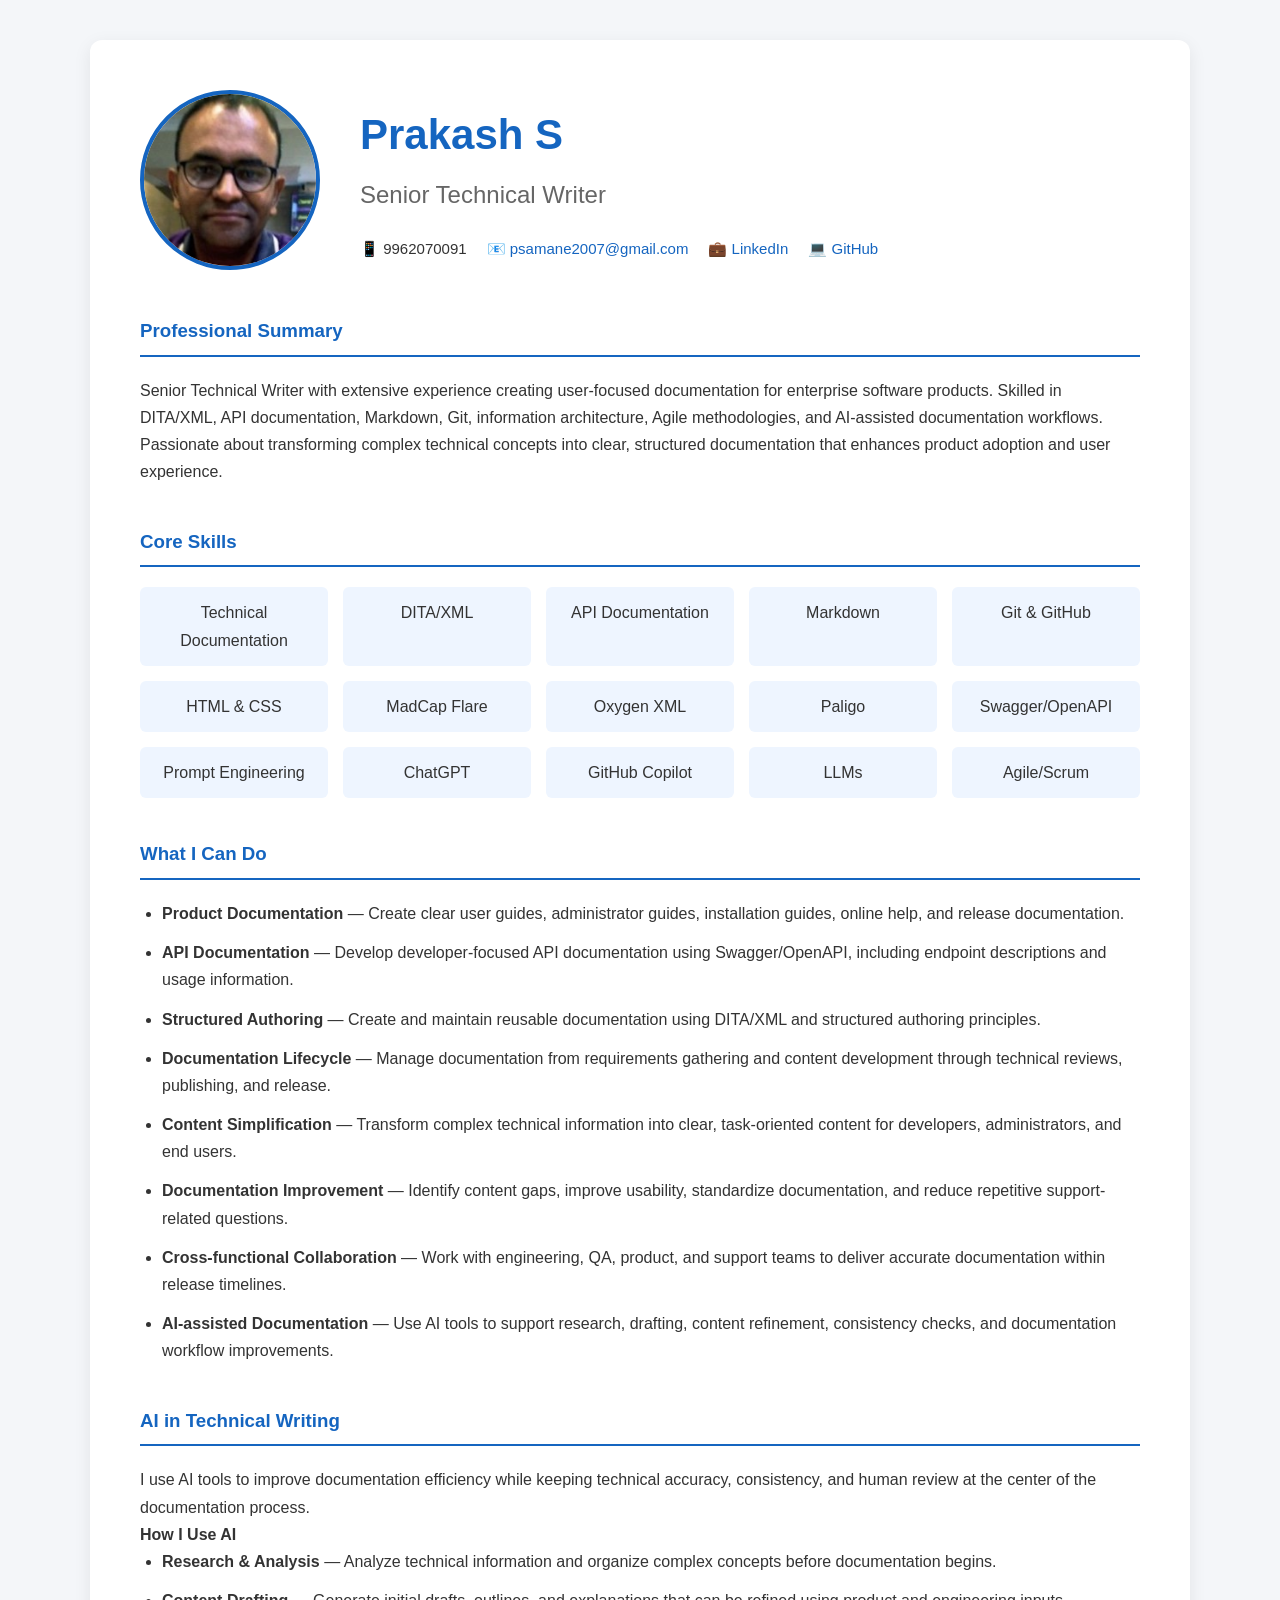
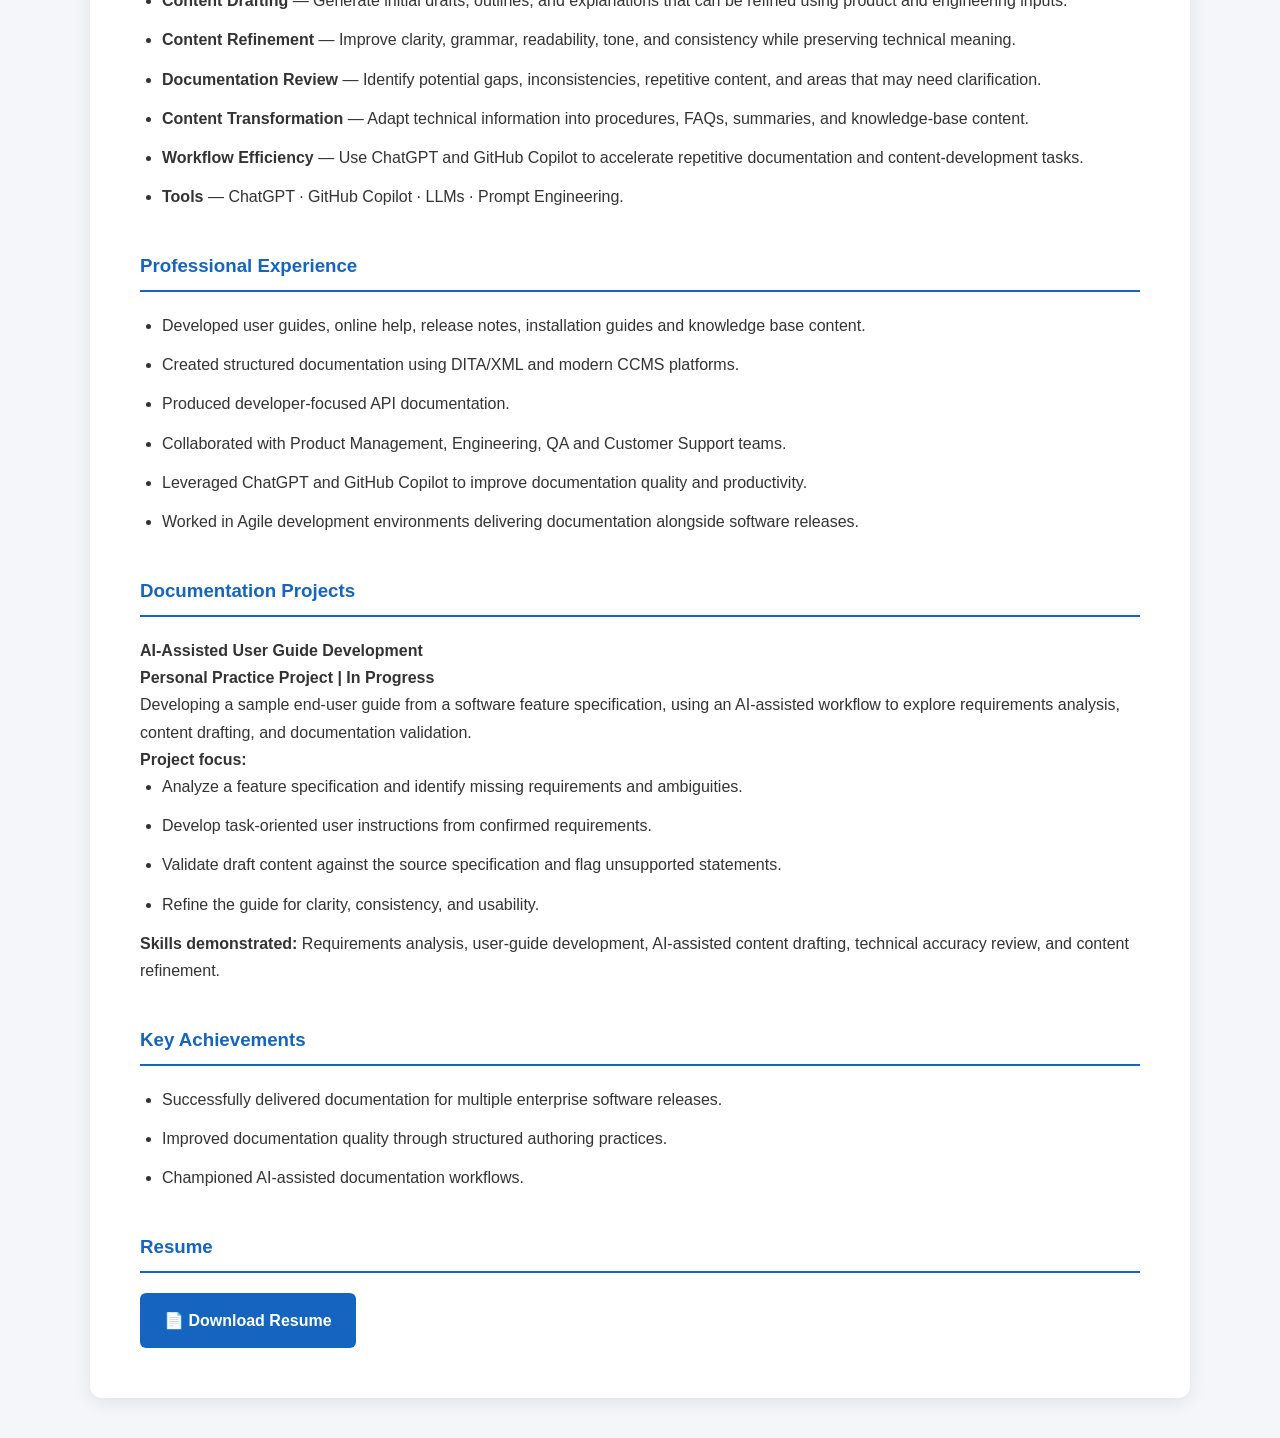
==== index.html @ 626b5c7f "Update index.html" ====
<!DOCTYPE html>
<html lang="en">
<head>
    <meta charset="UTF-8">
    <meta name="viewport" content="width=device-width, initial-scale=1.0">
    <title>Prakash S | Senior Technical Writer</title>
    <link rel="stylesheet" href="style.css">
</head>

<body>

<div class="container">

    <header>
        <div class="hero">
            <img src="profile.jpg" alt="Prakash S" class="profile-pic">

            <div class="hero-content">
                <h1>Prakash S</h1>
                <h2>Senior Technical Writer</h2>

                <div class="contact">
                    <span>📱 9962070091</span>

                    <span>📧
                        <a href="mailto:psamane2007@gmail.com">
                            psamane2007@gmail.com
                        </a>
                    </span>

                    <span>💼
                        <a href="https://www.linkedin.com/in/prakash-s-884335308/"
                           target="_blank" rel="noopener noreferrer">
                            LinkedIn
                        </a>
                    </span>

                    <span>💻
                        <a href="https://github.com/psamane2007"
                           target="_blank" rel="noopener noreferrer">
                            GitHub
                        </a>
                    </span>
                </div>
            </div>
        </div>
    </header>

    <section>
        <h3>Professional Summary</h3>

        <p>
            Senior Technical Writer with extensive experience creating
            user-focused documentation for enterprise software products.
            Skilled in DITA/XML, API documentation, Markdown, Git,
            information architecture, Agile methodologies, and
            AI-assisted documentation workflows. Passionate about
            transforming complex technical concepts into clear,
            structured documentation that enhances product adoption
            and user experience.
        </p>
    </section>

    <section>
        <h3>Core Skills</h3>

        <div class="skills">
            <div>Technical Documentation</div>
            <div>DITA/XML</div>
            <div>API Documentation</div>
            <div>Markdown</div>
            <div>Git &amp; GitHub</div>
            <div>HTML &amp; CSS</div>
            <div>MadCap Flare</div>
            <div>Oxygen XML</div>
            <div>Paligo</div>
            <div>Swagger/OpenAPI</div>
            <div>Prompt Engineering</div>
            <div>ChatGPT</div>
            <div>GitHub Copilot</div>
            <div>LLMs</div>
            <div>Agile/Scrum</div>
        </div>
    </section>

    <section>
        <h3>What I Can Do</h3>

        <ul>
            <li><strong>Product Documentation</strong> — Create clear
                user guides, administrator guides, installation guides,
                online help, and release documentation.</li>

            <li><strong>API Documentation</strong> — Develop
                developer-focused API documentation using Swagger/OpenAPI,
                including endpoint descriptions and usage information.</li>

            <li><strong>Structured Authoring</strong> — Create and
                maintain reusable documentation using DITA/XML and
                structured authoring principles.</li>

            <li><strong>Documentation Lifecycle</strong> — Manage
                documentation from requirements gathering and content
                development through technical reviews, publishing,
                and release.</li>

            <li><strong>Content Simplification</strong> — Transform
                complex technical information into clear, task-oriented
                content for developers, administrators, and end users.</li>

            <li><strong>Documentation Improvement</strong> — Identify
                content gaps, improve usability, standardize documentation,
                and reduce repetitive support-related questions.</li>

            <li><strong>Cross-functional Collaboration</strong> — Work
                with engineering, QA, product, and support teams to
                deliver accurate documentation within release timelines.</li>

            <li><strong>AI-assisted Documentation</strong> — Use AI
                tools to support research, drafting, content refinement,
                consistency checks, and documentation workflow improvements.</li>
        </ul>
    </section>

    <section>
        <h3>AI in Technical Writing</h3>

        <p>
            I use AI tools to improve documentation efficiency while
            keeping technical accuracy, consistency, and human review
            at the center of the documentation process.
        </p>

        <h4>How I Use AI</h4>

        <ul>
            <li><strong>Research &amp; Analysis</strong> — Analyze
                technical information and organize complex concepts
                before documentation begins.</li>

            <li><strong>Content Drafting</strong> — Generate initial
                drafts, outlines, and explanations that can be refined
                using product and engineering inputs.</li>

            <li><strong>Content Refinement</strong> — Improve clarity,
                grammar, readability, tone, and consistency while
                preserving technical meaning.</li>

            <li><strong>Documentation Review</strong> — Identify
                potential gaps, inconsistencies, repetitive content,
                and areas that may need clarification.</li>

            <li><strong>Content Transformation</strong> — Adapt
                technical information into procedures, FAQs, summaries,
                and knowledge-base content.</li>

            <li><strong>Workflow Efficiency</strong> — Use ChatGPT
                and GitHub Copilot to accelerate repetitive
                documentation and content-development tasks.</li>

            <li><strong>Tools</strong> — ChatGPT · GitHub Copilot ·
                LLMs · Prompt Engineering.</li>
        </ul>
    </section>

    <section>
        <h3>Professional Experience</h3>

        <ul>
            <li>Developed user guides, online help, release notes,
                installation guides and knowledge base content.</li>

            <li>Created structured documentation using DITA/XML
                and modern CCMS platforms.</li>

            <li>Produced developer-focused API documentation.</li>

            <li>Collaborated with Product Management, Engineering,
                QA and Customer Support teams.</li>

            <li>Leveraged ChatGPT and GitHub Copilot to improve
                documentation quality and productivity.</li>

            <li>Worked in Agile development environments delivering
                documentation alongside software releases.</li>
        </ul>
    </section>

    <!-- New section: Documentation Projects -->
    <section id="documentation-projects">
        <h3>Documentation Projects</h3>

        <div class="project">
            <h4>AI-Assisted User Guide Development</h4>

            <p>
                <strong>Personal Practice Project | In Progress</strong>
            </p>

            <p>
                Developing a sample end-user guide from a software
                feature specification, using an AI-assisted workflow
                to explore requirements analysis, content drafting,
                and documentation validation.
            </p>

            <p><strong>Project focus:</strong></p>

            <ul>
                <li>Analyze a feature specification and identify
                    missing requirements and ambiguities.</li>

                <li>Develop task-oriented user instructions from
                    confirmed requirements.</li>

                <li>Validate draft content against the source
                    specification and flag unsupported statements.</li>

                <li>Refine the guide for clarity, consistency,
                    and usability.</li>
            </ul>

            <p>
                <strong>Skills demonstrated:</strong>
                Requirements analysis, user-guide development,
                AI-assisted content drafting, technical accuracy
                review, and content refinement.
            </p>

            <!-- Add a link to the completed guide here.
                 Example:
                 <a href="documents/time-off-user-guide.pdf">
                     View User Guide
                 </a>
            -->
        </div>
    </section>

    <section>
        <h3>Key Achievements</h3>

        <ul>
            <li>Successfully delivered documentation for multiple
                enterprise software releases.</li>

            <li>Improved documentation quality through structured
                authoring practices.</li>

            <li>Championed AI-assisted documentation workflows.</li>
        </ul>
    </section>

    <section>
        <h3>Resume</h3>

        <a href="Prakash_Murthy_Technical_Writer_Resume.pdf"
           target="_blank"
           rel="noopener noreferrer"
           class="resume-btn">
            📄 Download Resume
        </a>
    </section>

</div>

</body>
</html>
---- style.css ----
*{
    margin:0;
    padding:0;
    box-sizing:border-box;
}

body{

    background:#f4f6f9;
    font-family:Segoe UI,Arial,sans-serif;
    color:#333;
    line-height:1.7;
}

.container{

    width:90%;
    max-width:1100px;

    margin:40px auto;

    background:#fff;

    padding:50px;

    border-radius:12px;

    box-shadow:0 5px 18px rgba(0,0,0,.08);
}

.hero{

    display:flex;

    align-items:center;

    gap:40px;

    margin-bottom:45px;
}

.profile-pic{

    width:180px;

    height:180px;

    border-radius:50%;

    object-fit:cover;

    border:4px solid #1565C0;

    flex-shrink:0;
}

.hero-content{

    flex:1;
}

.hero-content h1{

    font-size:42px;

    color:#1565C0;

    margin-bottom:5px;
}

.hero-content h2{

    color:#666;

    font-weight:400;

    margin-bottom:20px;
}

.contact{

    display:flex;

    flex-wrap:wrap;

    gap:20px;

    font-size:15px;
}

.contact a{

    color:#1565C0;

    text-decoration:none;
}

.contact a:hover{

    text-decoration:underline;
}

section{

    margin-top:40px;
}

h3{

    color:#1565C0;

    border-bottom:2px solid #1565C0;

    padding-bottom:8px;

    margin-bottom:20px;
}

.skills{

    display:grid;

    grid-template-columns:repeat(auto-fit,minmax(180px,1fr));

    gap:15px;
}

.skills div{

    background:#eef5ff;

    padding:12px;

    border-radius:6px;

    text-align:center;

    font-weight:500;
}

ul{

    padding-left:22px;
}

li{

    margin-bottom:12px;
}

.resume-btn{

    display:inline-block;

    background:#1565C0;

    color:#fff;

    padding:14px 24px;

    text-decoration:none;

    border-radius:6px;

    font-weight:600;

    transition:.3s;
}

.resume-btn:hover{

    background:#0d47a1;
}

@media (max-width:768px){

.hero{

    flex-direction:column;

    text-align:center;
}

.contact{

    justify-content:center;
}

.profile-pic{

    width:150px;

    height:150px;
}

.hero-content h1{

    font-size:34px;
}

.container{

    padding:30px;
}

}
.social-buttons {
    display: flex;
    gap: 12px;
    margin-top: 18px;
}

.social-btn {
    display: inline-block;
    padding: 9px 18px;
    border: 1px solid #1565C0;
    border-radius: 6px;
    text-decoration: none;
    font-weight: 600;
    font-size: 14px;
    color: #1565C0;
    background: #fff;
    transition: all 0.2s ease;
}

.social-btn:hover {
    background: #1565C0;
    color: #fff;
    text-decoration: none;
}

@media (max-width: 768px) {

    .social-buttons {
        justify-content: center;
    }

}
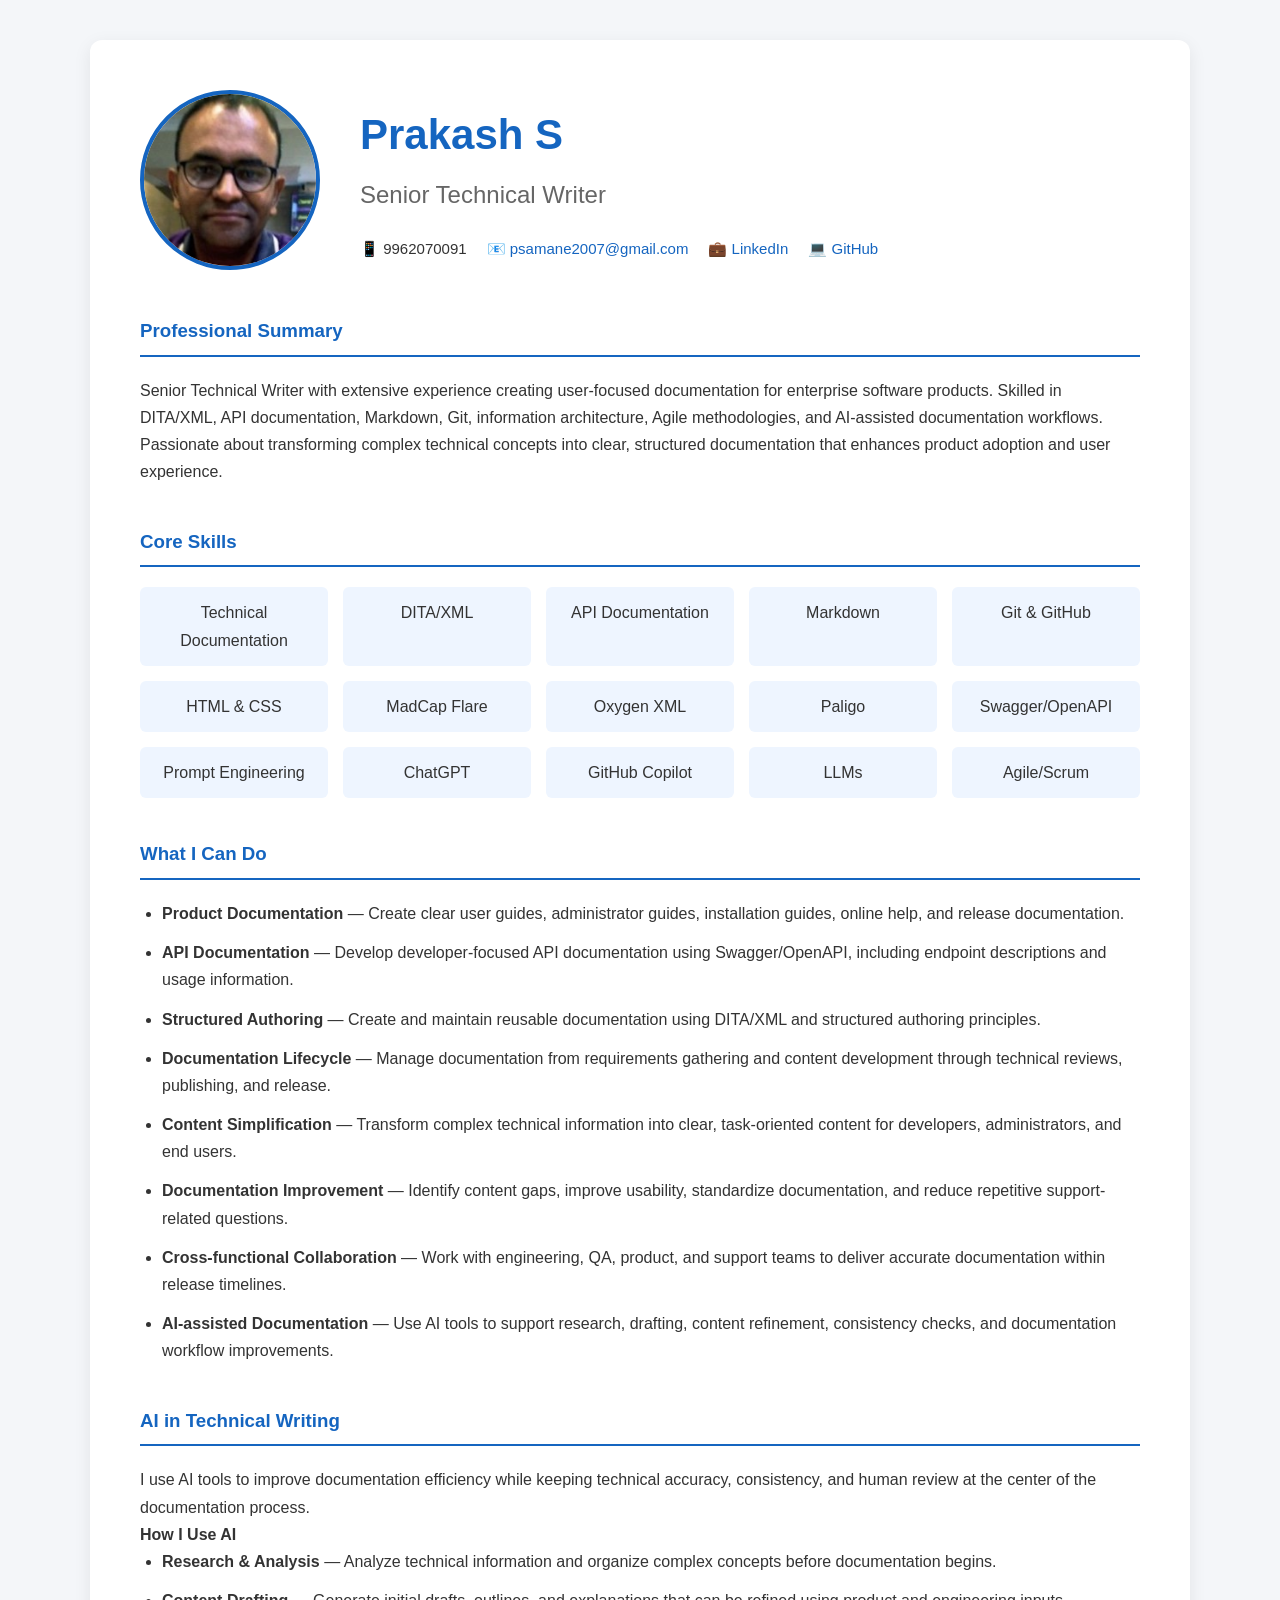
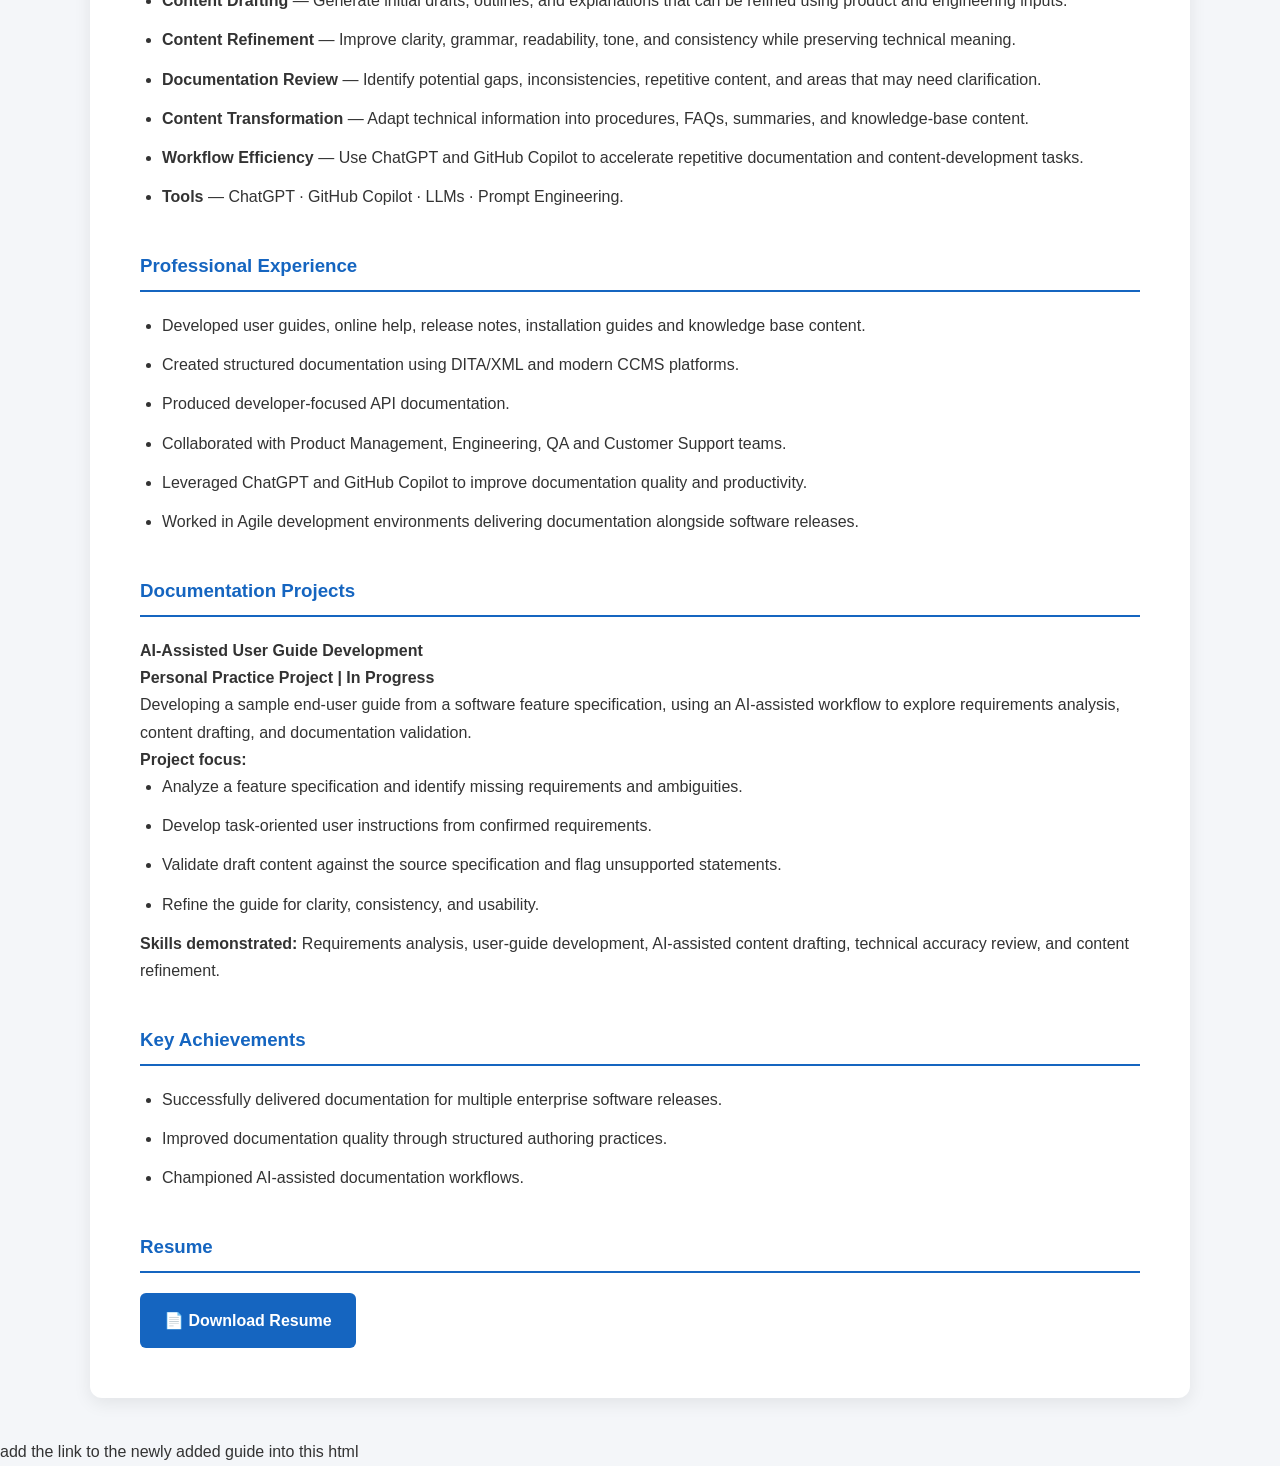
==== commit 9975f270: "Update index.html" ====
--- a/index.html
+++ b/index.html
@@ -1,4 +1,3 @@
-
 <!DOCTYPE html>
 <html lang="en">
 <head>
@@ -265,4 +264,4 @@
 </div>
 
 </body>
-</html>
+</html> add the link to the newly added guide into this html
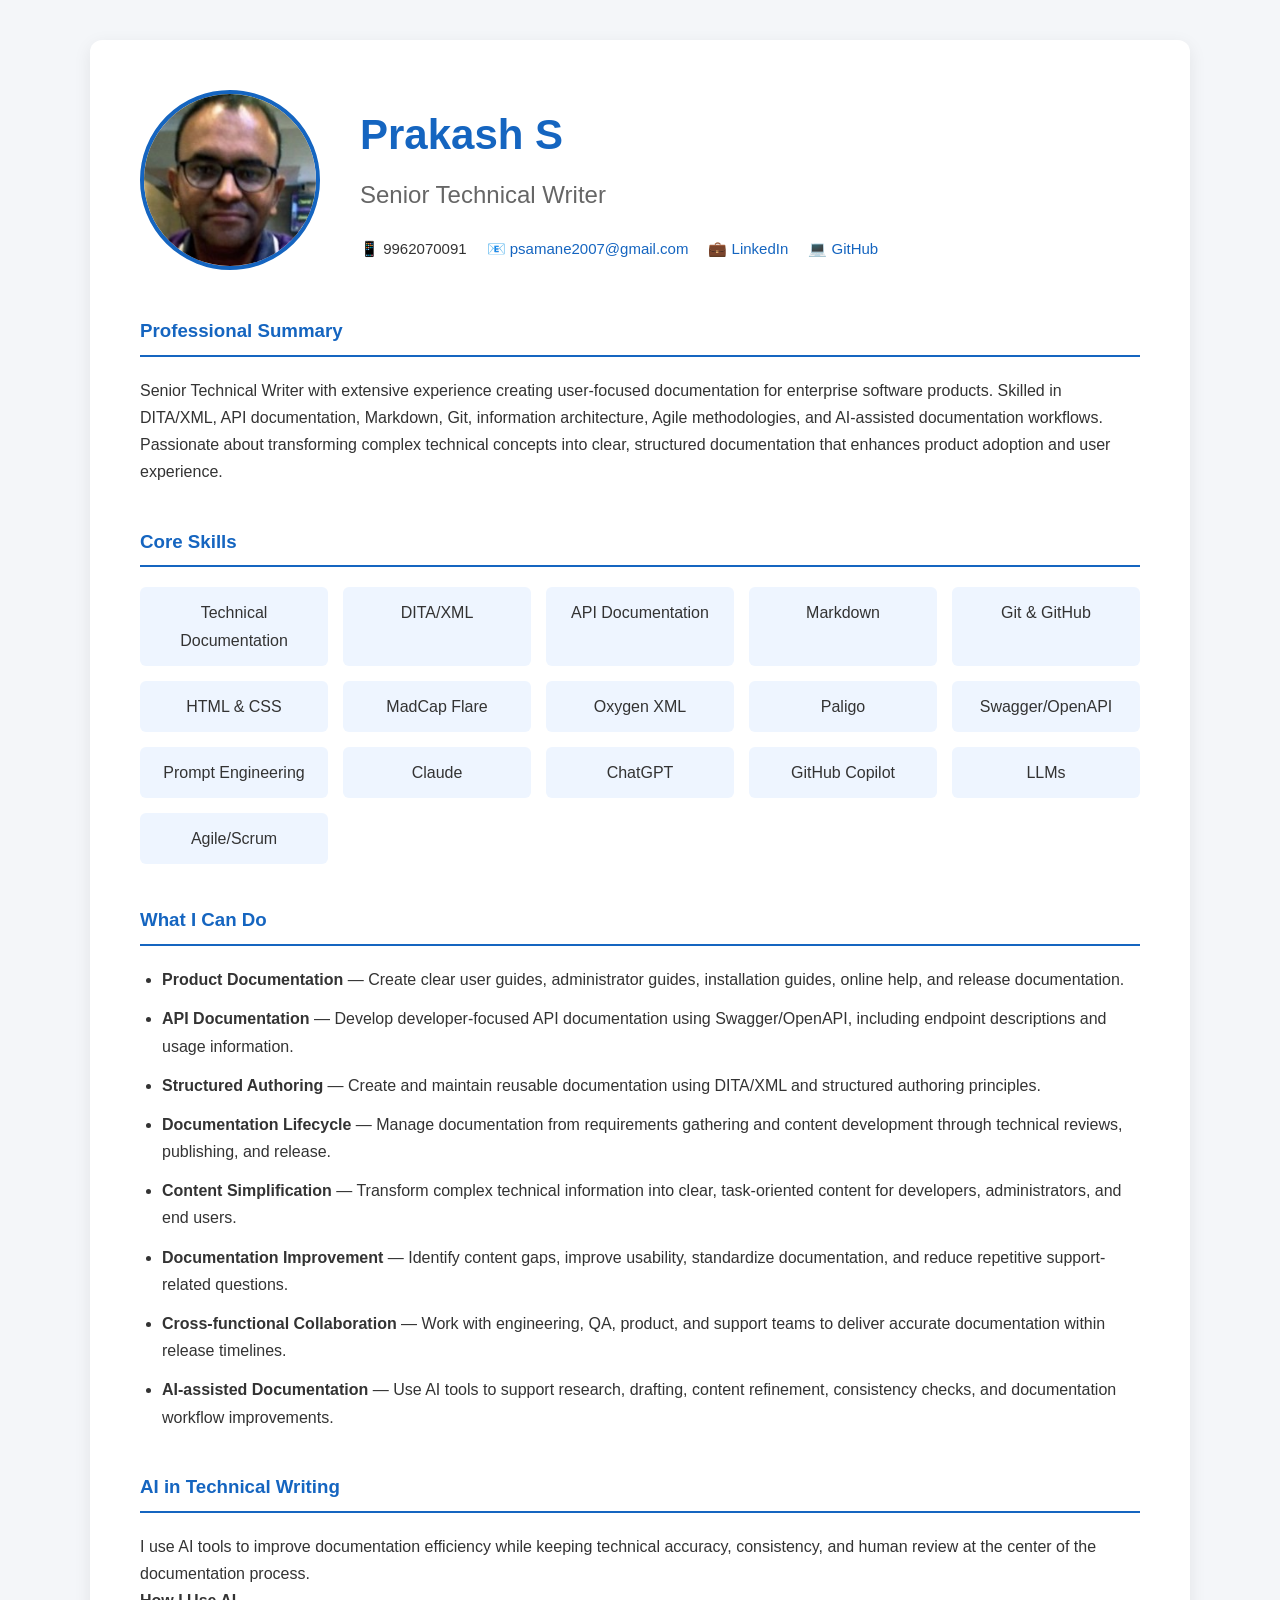
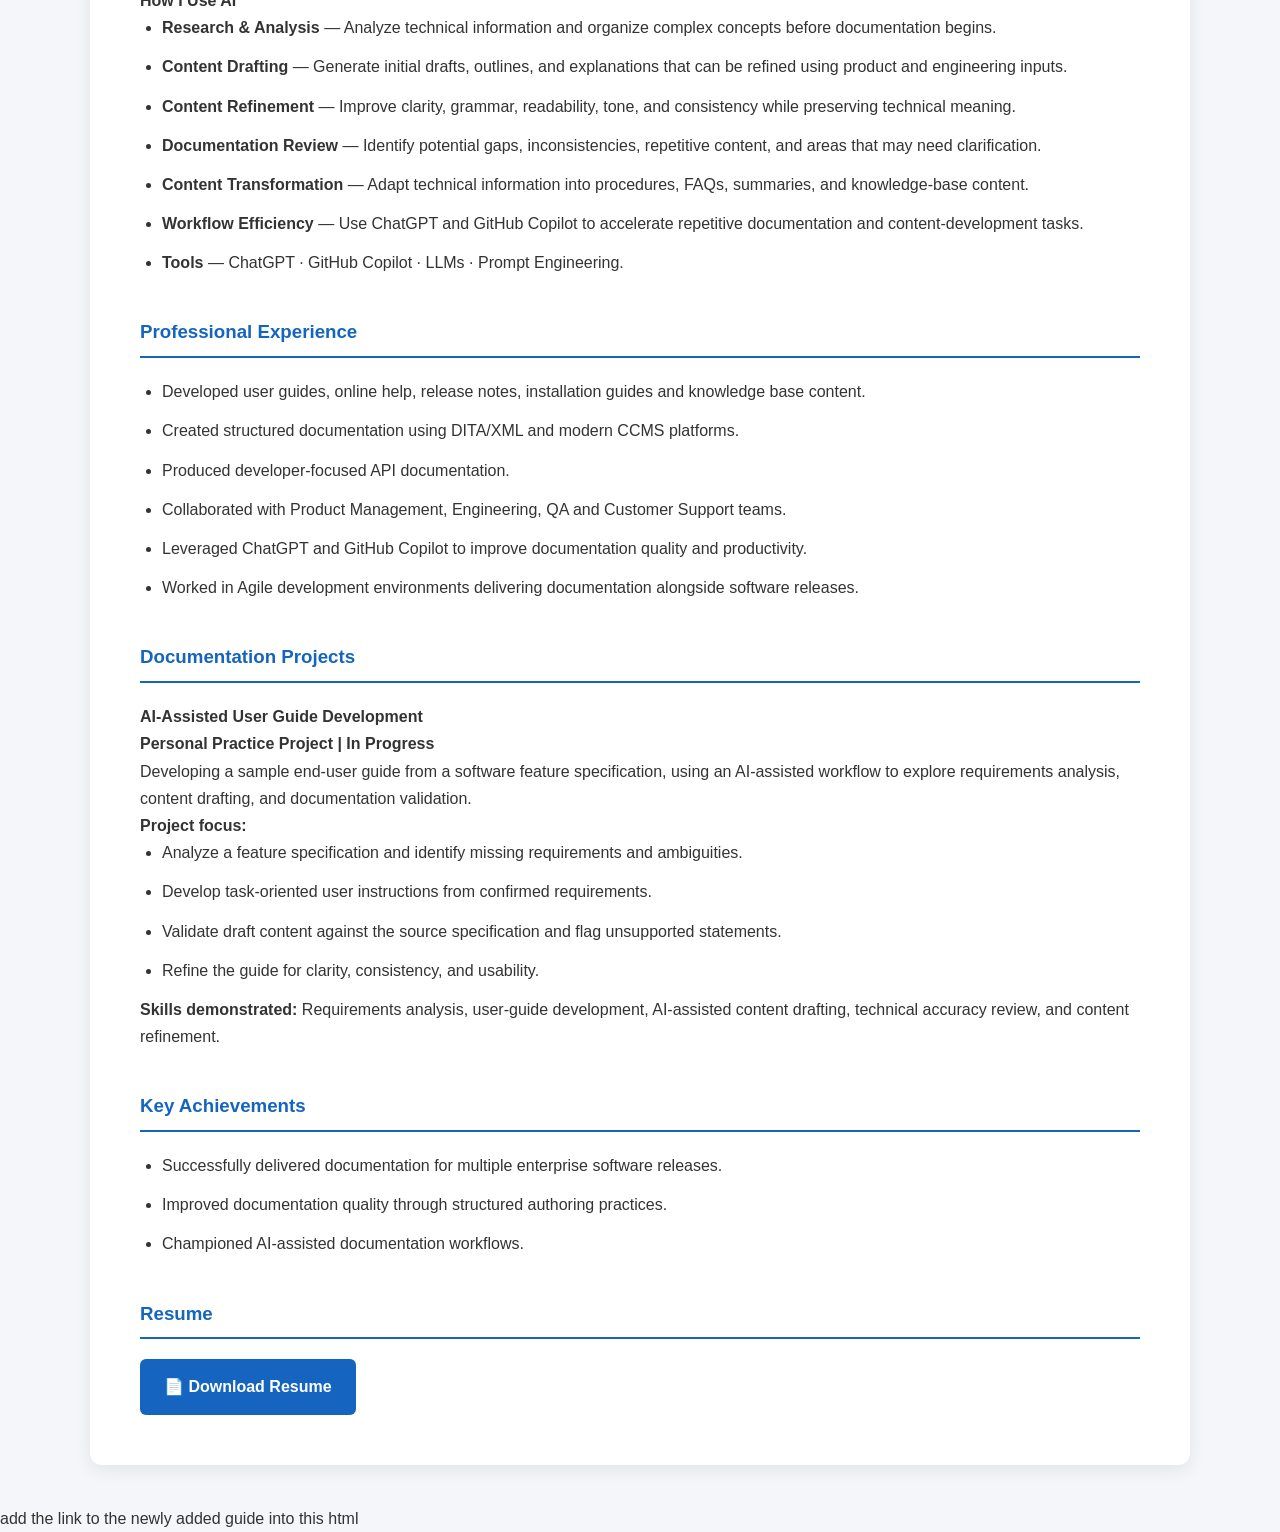
==== commit 3d8d147b: "Update index.html" ====
--- a/index.html
+++ b/index.html
@@ -76,6 +76,7 @@
             <div>Paligo</div>
             <div>Swagger/OpenAPI</div>
             <div>Prompt Engineering</div>
+            <div>Claude</div>
             <div>ChatGPT</div>
             <div>GitHub Copilot</div>
             <div>LLMs</div>
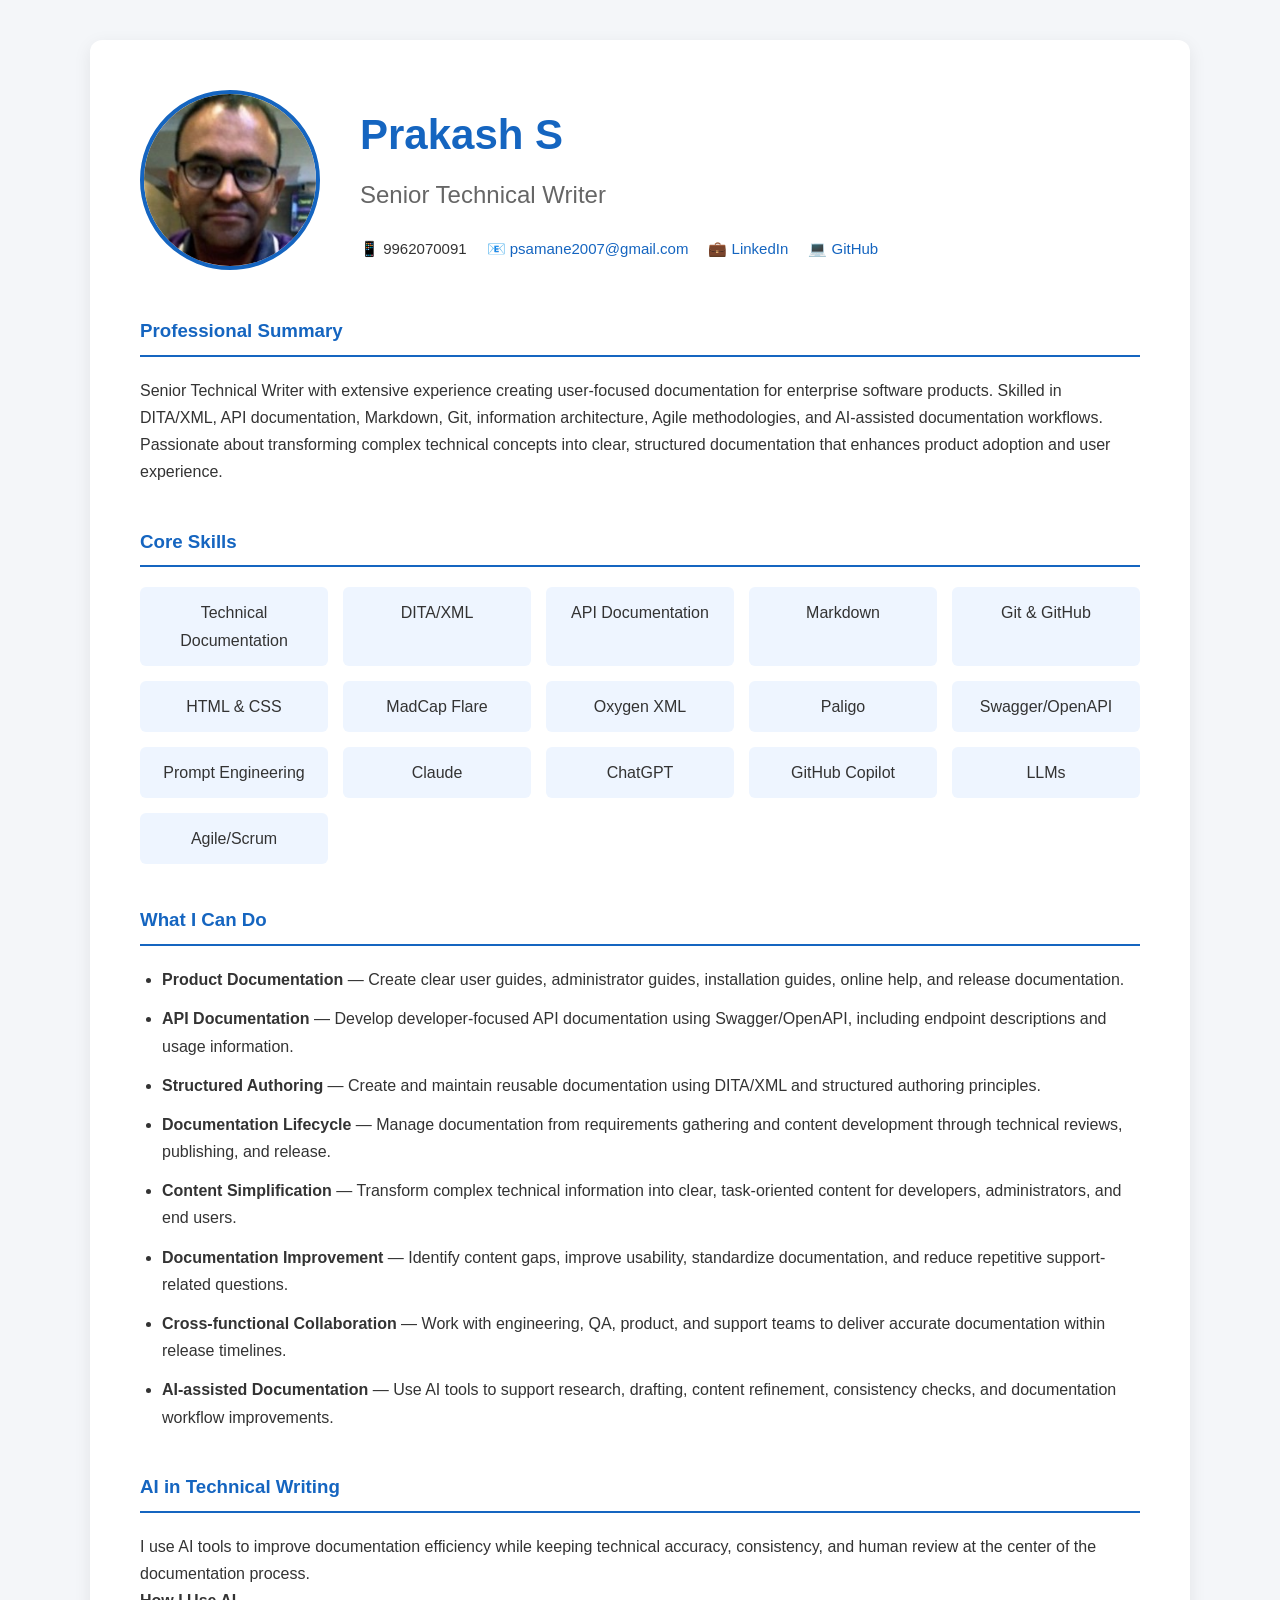
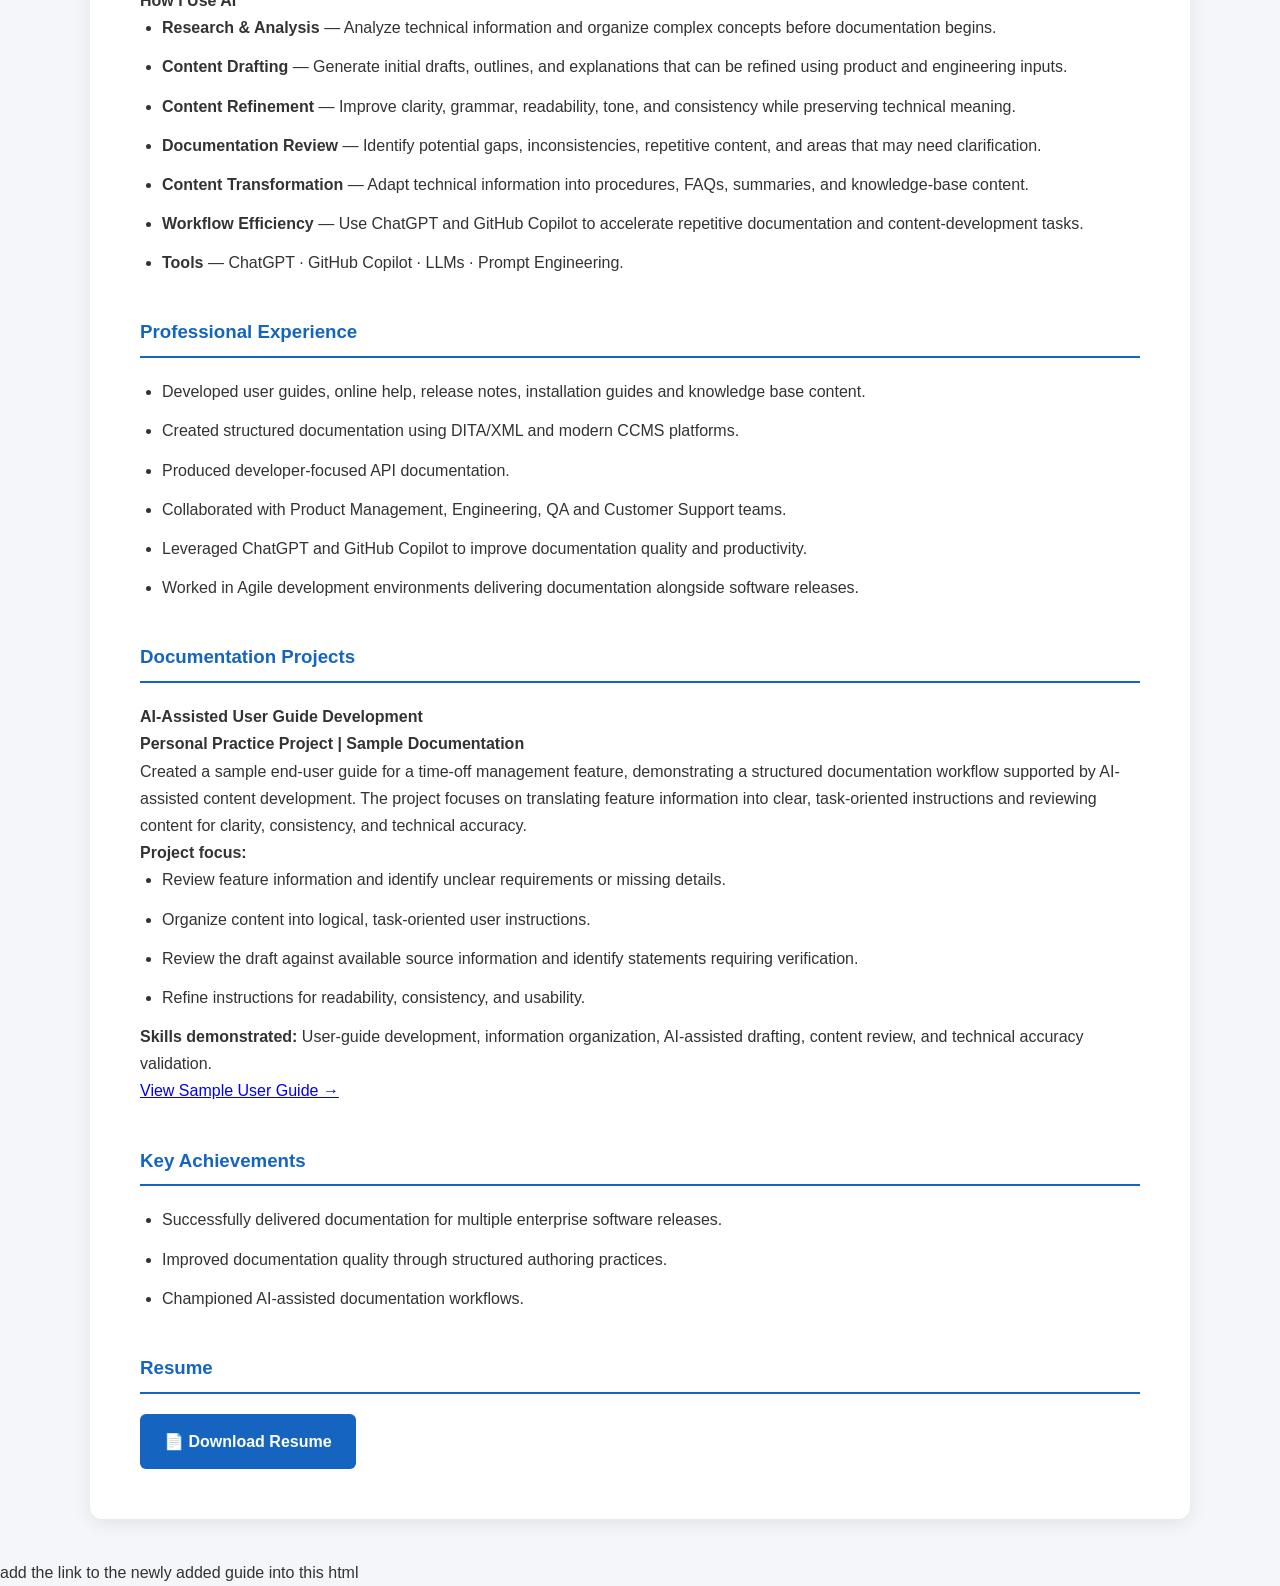
==== commit 18163eae: "Update index.html" ====
--- a/index.html
+++ b/index.html
@@ -187,55 +187,59 @@
         </ul>
     </section>
 
-    <!-- New section: Documentation Projects -->
-    <section id="documentation-projects">
-        <h3>Documentation Projects</h3>
-
-        <div class="project">
-            <h4>AI-Assisted User Guide Development</h4>
-
-            <p>
-                <strong>Personal Practice Project | In Progress</strong>
-            </p>
-
-            <p>
-                Developing a sample end-user guide from a software
-                feature specification, using an AI-assisted workflow
-                to explore requirements analysis, content drafting,
-                and documentation validation.
-            </p>
-
-            <p><strong>Project focus:</strong></p>
-
-            <ul>
-                <li>Analyze a feature specification and identify
-                    missing requirements and ambiguities.</li>
-
-                <li>Develop task-oriented user instructions from
-                    confirmed requirements.</li>
-
-                <li>Validate draft content against the source
-                    specification and flag unsupported statements.</li>
-
-                <li>Refine the guide for clarity, consistency,
-                    and usability.</li>
-            </ul>
-
-            <p>
-                <strong>Skills demonstrated:</strong>
-                Requirements analysis, user-guide development,
-                AI-assisted content drafting, technical accuracy
-                review, and content refinement.
-            </p>
-
-            <!-- Add a link to the completed guide here.
-                 Example:
-                 <a href="documents/time-off-user-guide.pdf">
-                     View User Guide
-                 </a>
-            -->
-        </div>
-    </section>
+   
+<section id="documentation-projects">
+    <h3>Documentation Projects</h3>
+
+    <div class="project">
+        <h4>AI-Assisted User Guide Development</h4>
+
+        <p>
+            <strong>Personal Practice Project | Sample Documentation</strong>
+        </p>
+
+        <p>
+            Created a sample end-user guide for a time-off management
+            feature, demonstrating a structured documentation workflow
+            supported by AI-assisted content development. The project
+            focuses on translating feature information into clear,
+            task-oriented instructions and reviewing content for
+            clarity, consistency, and technical accuracy.
+        </p>
+
+        <p><strong>Project focus:</strong></p>
+
+        <ul>
+            <li>Review feature information and identify unclear
+                requirements or missing details.</li>
+
+            <li>Organize content into logical, task-oriented
+                user instructions.</li>
+
+            <li>Review the draft against available source information
+                and identify statements requiring verification.</li>
+
+            <li>Refine instructions for readability, consistency,
+                and usability.</li>
+        </ul>
+
+        <p>
+            <strong>Skills demonstrated:</strong>
+            User-guide development, information organization,
+            AI-assisted drafting, content review, and technical
+            accuracy validation.
+        </p>
+
+        <p>
+            <a href="time-off-user-guide.html"
+               target="_blank"
+               rel="noopener noreferrer">
+                View Sample User Guide →
+            </a>
+        </p>
+    </div>
+</section>
+
 
     <section>
         <h3>Key Achievements</h3>
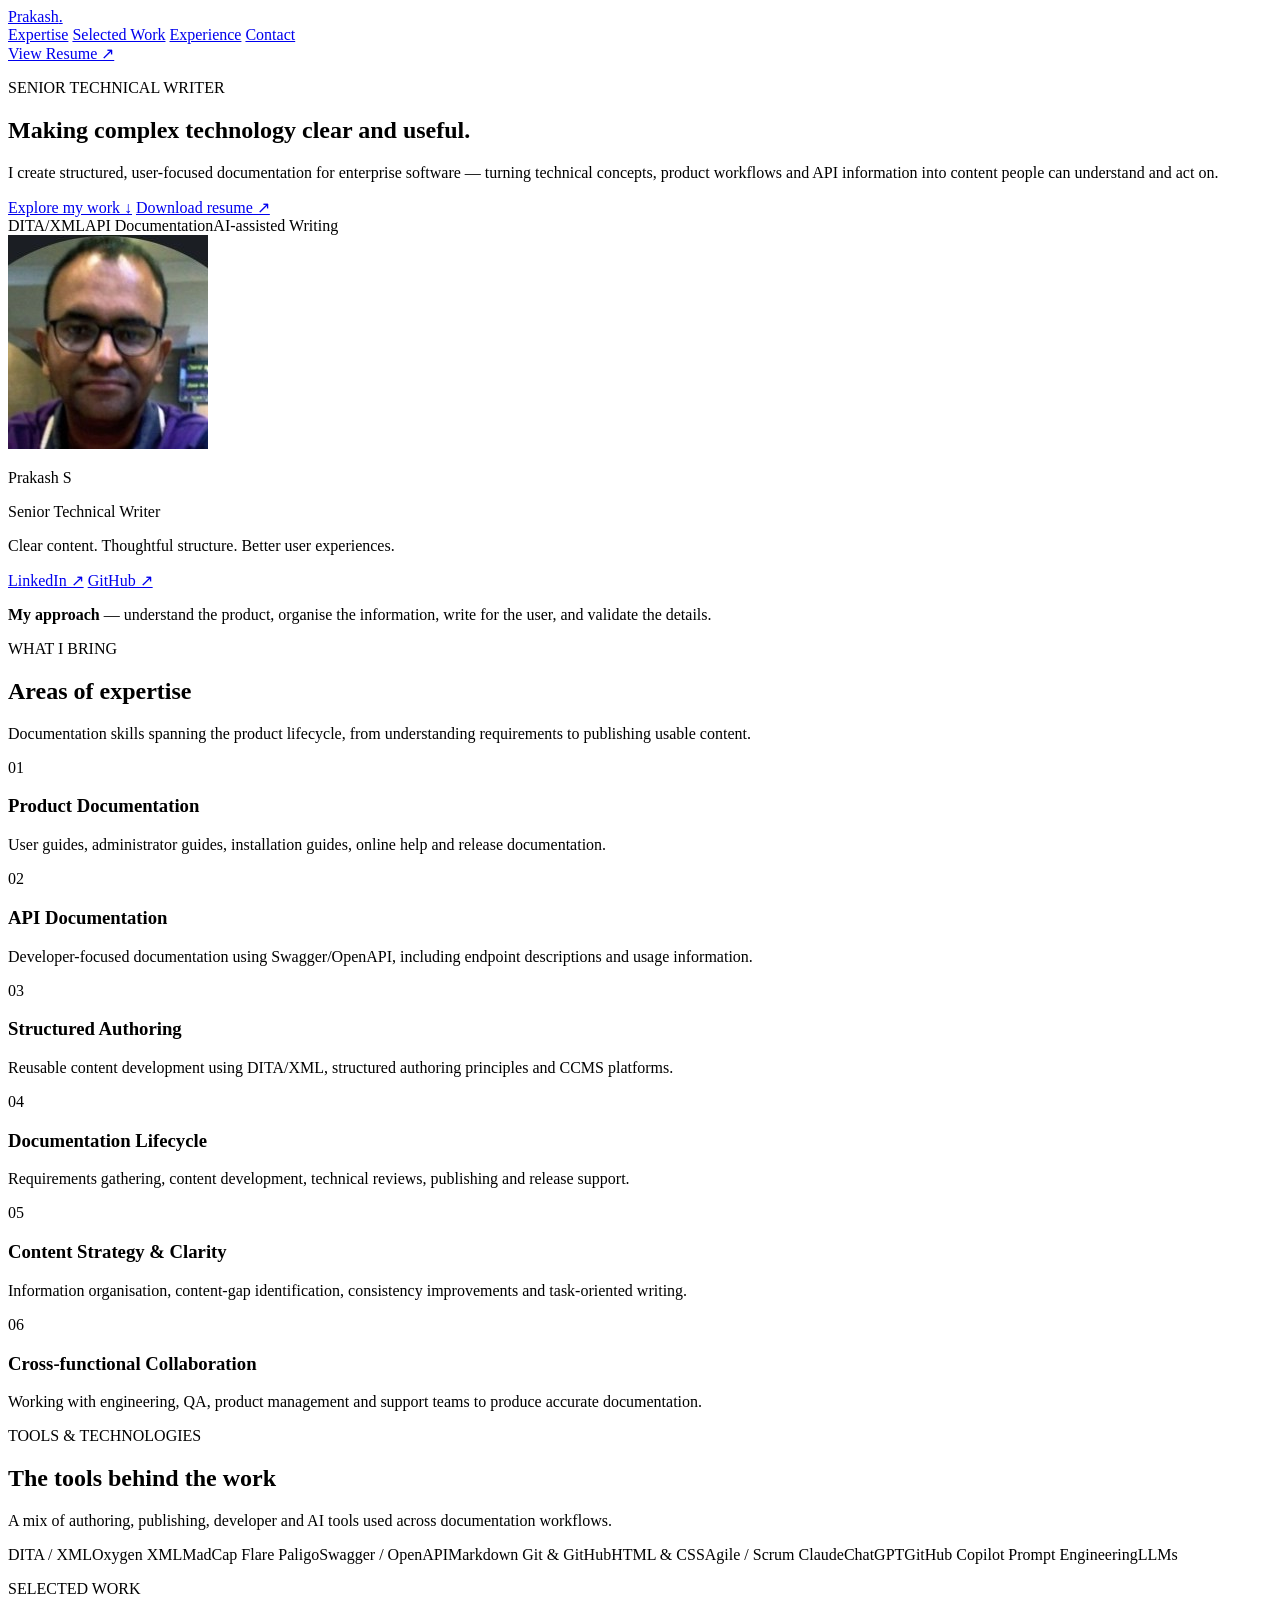
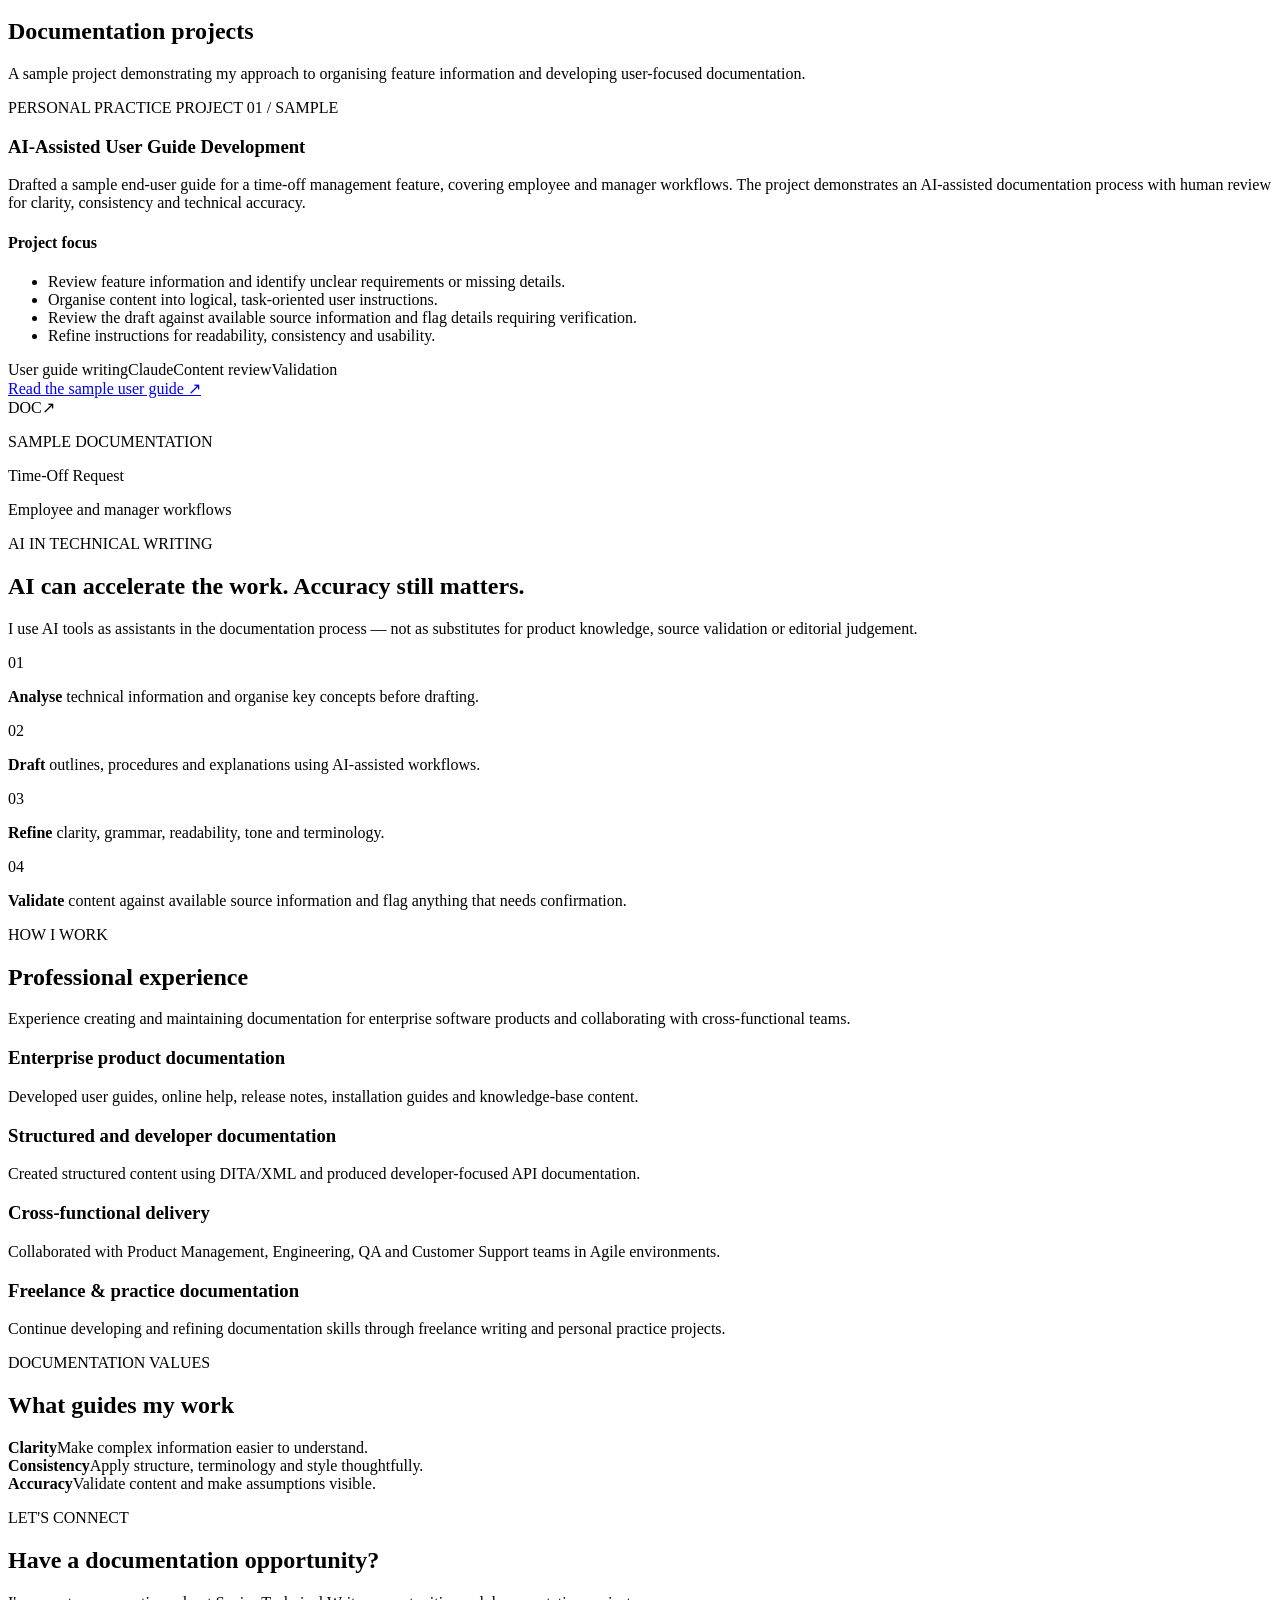
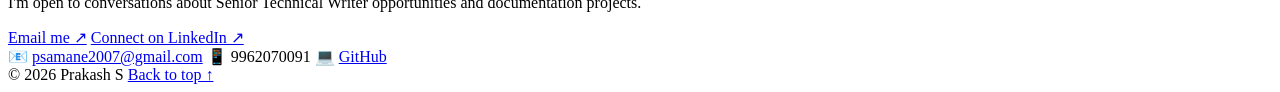
==== commit 54c767df: "Add files via upload" ====
--- a/index.html
+++ b/index.html
@@ -1,272 +1,232 @@
-<!DOCTYPE html>
-<html lang="en">
-<head>
-    <meta charset="UTF-8">
-    <meta name="viewport" content="width=device-width, initial-scale=1.0">
-    <title>Prakash S | Senior Technical Writer</title>
-    <link rel="stylesheet" href="style.css">
-</head>
-
-<body>
-
-<div class="container">
-
-    <header>
-        <div class="hero">
-            <img src="profile.jpg" alt="Prakash S" class="profile-pic">
-
-            <div class="hero-content">
-                <h1>Prakash S</h1>
-                <h2>Senior Technical Writer</h2>
-
-                <div class="contact">
-                    <span>📱 9962070091</span>
-
-                    <span>📧
-                        <a href="mailto:psamane2007@gmail.com">
-                            psamane2007@gmail.com
-                        </a>
-                    </span>
-
-                    <span>💼
-                        <a href="https://www.linkedin.com/in/prakash-s-884335308/"
-                           target="_blank" rel="noopener noreferrer">
-                            LinkedIn
-                        </a>
-                    </span>
-
-                    <span>💻
-                        <a href="https://github.com/psamane2007"
-                           target="_blank" rel="noopener noreferrer">
-                            GitHub
-                        </a>
-                    </span>
-                </div>
-            </div>
-        </div>
-    </header>
-
-    <section>
-        <h3>Professional Summary</h3>
-
-        <p>
-            Senior Technical Writer with extensive experience creating
-            user-focused documentation for enterprise software products.
-            Skilled in DITA/XML, API documentation, Markdown, Git,
-            information architecture, Agile methodologies, and
-            AI-assisted documentation workflows. Passionate about
-            transforming complex technical concepts into clear,
-            structured documentation that enhances product adoption
-            and user experience.
-        </p>
-    </section>
-
-    <section>
-        <h3>Core Skills</h3>
-
-        <div class="skills">
-            <div>Technical Documentation</div>
-            <div>DITA/XML</div>
-            <div>API Documentation</div>
-            <div>Markdown</div>
-            <div>Git &amp; GitHub</div>
-            <div>HTML &amp; CSS</div>
-            <div>MadCap Flare</div>
-            <div>Oxygen XML</div>
-            <div>Paligo</div>
-            <div>Swagger/OpenAPI</div>
-            <div>Prompt Engineering</div>
-            <div>Claude</div>
-            <div>ChatGPT</div>
-            <div>GitHub Copilot</div>
-            <div>LLMs</div>
-            <div>Agile/Scrum</div>
-        </div>
-    </section>
-
-    <section>
-        <h3>What I Can Do</h3>
-
-        <ul>
-            <li><strong>Product Documentation</strong> — Create clear
-                user guides, administrator guides, installation guides,
-                online help, and release documentation.</li>
-
-            <li><strong>API Documentation</strong> — Develop
-                developer-focused API documentation using Swagger/OpenAPI,
-                including endpoint descriptions and usage information.</li>
-
-            <li><strong>Structured Authoring</strong> — Create and
-                maintain reusable documentation using DITA/XML and
-                structured authoring principles.</li>
-
-            <li><strong>Documentation Lifecycle</strong> — Manage
-                documentation from requirements gathering and content
-                development through technical reviews, publishing,
-                and release.</li>
-
-            <li><strong>Content Simplification</strong> — Transform
-                complex technical information into clear, task-oriented
-                content for developers, administrators, and end users.</li>
-
-            <li><strong>Documentation Improvement</strong> — Identify
-                content gaps, improve usability, standardize documentation,
-                and reduce repetitive support-related questions.</li>
-
-            <li><strong>Cross-functional Collaboration</strong> — Work
-                with engineering, QA, product, and support teams to
-                deliver accurate documentation within release timelines.</li>
-
-            <li><strong>AI-assisted Documentation</strong> — Use AI
-                tools to support research, drafting, content refinement,
-                consistency checks, and documentation workflow improvements.</li>
-        </ul>
-    </section>
-
-    <section>
-        <h3>AI in Technical Writing</h3>
-
-        <p>
-            I use AI tools to improve documentation efficiency while
-            keeping technical accuracy, consistency, and human review
-            at the center of the documentation process.
-        </p>
-
-        <h4>How I Use AI</h4>
-
-        <ul>
-            <li><strong>Research &amp; Analysis</strong> — Analyze
-                technical information and organize complex concepts
-                before documentation begins.</li>
-
-            <li><strong>Content Drafting</strong> — Generate initial
-                drafts, outlines, and explanations that can be refined
-                using product and engineering inputs.</li>
-
-            <li><strong>Content Refinement</strong> — Improve clarity,
-                grammar, readability, tone, and consistency while
-                preserving technical meaning.</li>
-
-            <li><strong>Documentation Review</strong> — Identify
-                potential gaps, inconsistencies, repetitive content,
-                and areas that may need clarification.</li>
-
-            <li><strong>Content Transformation</strong> — Adapt
-                technical information into procedures, FAQs, summaries,
-                and knowledge-base content.</li>
-
-            <li><strong>Workflow Efficiency</strong> — Use ChatGPT
-                and GitHub Copilot to accelerate repetitive
-                documentation and content-development tasks.</li>
-
-            <li><strong>Tools</strong> — ChatGPT · GitHub Copilot ·
-                LLMs · Prompt Engineering.</li>
-        </ul>
-    </section>
-
-    <section>
-        <h3>Professional Experience</h3>
-
-        <ul>
-            <li>Developed user guides, online help, release notes,
-                installation guides and knowledge base content.</li>
-
-            <li>Created structured documentation using DITA/XML
-                and modern CCMS platforms.</li>
-
-            <li>Produced developer-focused API documentation.</li>
-
-            <li>Collaborated with Product Management, Engineering,
-                QA and Customer Support teams.</li>
-
-            <li>Leveraged ChatGPT and GitHub Copilot to improve
-                documentation quality and productivity.</li>
-
-            <li>Worked in Agile development environments delivering
-                documentation alongside software releases.</li>
-        </ul>
-    </section>
-
-   
-<section id="documentation-projects">
-    <h3>Documentation Projects</h3>
-
-    <div class="project">
-        <h4>AI-Assisted User Guide Development</h4>
-
-        <p>
-            <strong>Personal Practice Project | Sample Documentation</strong>
-        </p>
-
-        <p>
-            Created a sample end-user guide for a time-off management
-            feature, demonstrating a structured documentation workflow
-            supported by AI-assisted content development. The project
-            focuses on translating feature information into clear,
-            task-oriented instructions and reviewing content for
-            clarity, consistency, and technical accuracy.
-        </p>
-
-        <p><strong>Project focus:</strong></p>
-
-        <ul>
-            <li>Review feature information and identify unclear
-                requirements or missing details.</li>
-
-            <li>Organize content into logical, task-oriented
-                user instructions.</li>
-
-            <li>Review the draft against available source information
-                and identify statements requiring verification.</li>
-
-            <li>Refine instructions for readability, consistency,
-                and usability.</li>
-        </ul>
-
-        <p>
-            <strong>Skills demonstrated:</strong>
-            User-guide development, information organization,
-            AI-assisted drafting, content review, and technical
-            accuracy validation.
-        </p>
-
-        <p>
-            <a href="time-off-user-guide.html"
-               target="_blank"
-               rel="noopener noreferrer">
-                View Sample User Guide →
-            </a>
-        </p>
-    </div>
-</section>
-
-
-    <section>
-        <h3>Key Achievements</h3>
-
-        <ul>
-            <li>Successfully delivered documentation for multiple
-                enterprise software releases.</li>
-
-            <li>Improved documentation quality through structured
-                authoring practices.</li>
-
-            <li>Championed AI-assisted documentation workflows.</li>
-        </ul>
-    </section>
-
-    <section>
-        <h3>Resume</h3>
-
-        <a href="Prakash_Murthy_Technical_Writer_Resume.pdf"
-           target="_blank"
-           rel="noopener noreferrer"
-           class="resume-btn">
-            📄 Download Resume
-        </a>
-    </section>
-
-</div>
-
-</body>
-</html> add the link to the newly added guide into this html
+<!DOCTYPE html>
+<html lang="en">
+<head>
+    <meta charset="UTF-8">
+    <meta name="viewport" content="width=device-width, initial-scale=1.0">
+    <meta name="description" content="Prakash S — Senior Technical Writer specialising in enterprise product documentation, DITA/XML, API documentation and AI-assisted writing.">
+    <title>Prakash S | Senior Technical Writer</title>
+    <link rel="stylesheet" href="style.css">
+</head>
+<body>
+    <header class="site-header">
+        <nav class="nav container" aria-label="Main navigation">
+            <a class="brand" href="#home">Prakash<span>.</span></a>
+            <div class="nav-links">
+                <a href="#expertise">Expertise</a>
+                <a href="#work">Selected Work</a>
+                <a href="#experience">Experience</a>
+                <a href="#contact">Contact</a>
+            </div>
+            <a class="nav-resume" href="Prakash_Murthy_Technical_Writer_Resume.pdf" target="_blank" rel="noopener noreferrer">View Resume ↗</a>
+        </nav>
+    </header>
+
+    <main>
+        <section class="hero-section" id="home">
+            <div class="container hero-grid">
+                <div class="hero-copy">
+                    <p class="eyebrow"><span class="eyebrow-dot"></span> SENIOR TECHNICAL WRITER</p>
+                    <h1>Making complex technology <span>clear and useful.</span></h1>
+                    <p class="hero-intro">
+                        I create structured, user-focused documentation for enterprise software —
+                        turning technical concepts, product workflows and API information into
+                        content people can understand and act on.
+                    </p>
+                    <div class="hero-actions">
+                        <a class="button button-primary" href="#work">Explore my work <span>↓</span></a>
+                        <a class="button button-secondary" href="Prakash_Murthy_Technical_Writer_Resume.pdf" target="_blank" rel="noopener noreferrer">Download resume ↗</a>
+                    </div>
+                    <div class="hero-meta">
+                        <span>DITA/XML</span><span>API Documentation</span><span>AI-assisted Writing</span>
+                    </div>
+                </div>
+                <aside class="profile-card">
+                    <div class="profile-frame">
+                        <img src="profile.jpg" alt="Portrait of Prakash S" class="profile-pic">
+                    </div>
+                    <p class="profile-name">Prakash S</p>
+                    <p class="profile-role">Senior Technical Writer</p>
+                    <div class="profile-divider"></div>
+                    <p class="profile-note">Clear content. Thoughtful structure. Better user experiences.</p>
+                    <div class="profile-links">
+                        <a href="https://www.linkedin.com/in/prakash-s-884335308/" target="_blank" rel="noopener noreferrer">LinkedIn ↗</a>
+                        <a href="https://github.com/psamane2007" target="_blank" rel="noopener noreferrer">GitHub ↗</a>
+                    </div>
+                </aside>
+            </div>
+        </section>
+
+        <section class="intro-strip">
+            <div class="container intro-strip-inner">
+                <p><strong>My approach</strong> — understand the product, organise the information, write for the user, and validate the details.</p>
+            </div>
+        </section>
+
+        <section class="section container" id="expertise">
+            <div class="section-heading">
+                <p class="eyebrow">WHAT I BRING</p>
+                <h2>Areas of expertise</h2>
+                <p>Documentation skills spanning the product lifecycle, from understanding requirements to publishing usable content.</p>
+            </div>
+            <div class="expertise-grid">
+                <article class="expertise-card">
+                    <span class="card-number">01</span>
+                    <h3>Product Documentation</h3>
+                    <p>User guides, administrator guides, installation guides, online help and release documentation.</p>
+                </article>
+                <article class="expertise-card">
+                    <span class="card-number">02</span>
+                    <h3>API Documentation</h3>
+                    <p>Developer-focused documentation using Swagger/OpenAPI, including endpoint descriptions and usage information.</p>
+                </article>
+                <article class="expertise-card">
+                    <span class="card-number">03</span>
+                    <h3>Structured Authoring</h3>
+                    <p>Reusable content development using DITA/XML, structured authoring principles and CCMS platforms.</p>
+                </article>
+                <article class="expertise-card">
+                    <span class="card-number">04</span>
+                    <h3>Documentation Lifecycle</h3>
+                    <p>Requirements gathering, content development, technical reviews, publishing and release support.</p>
+                </article>
+                <article class="expertise-card">
+                    <span class="card-number">05</span>
+                    <h3>Content Strategy &amp; Clarity</h3>
+                    <p>Information organisation, content-gap identification, consistency improvements and task-oriented writing.</p>
+                </article>
+                <article class="expertise-card">
+                    <span class="card-number">06</span>
+                    <h3>Cross-functional Collaboration</h3>
+                    <p>Working with engineering, QA, product management and support teams to produce accurate documentation.</p>
+                </article>
+            </div>
+        </section>
+
+        <section class="tools-section">
+            <div class="container tools-layout">
+                <div>
+                    <p class="eyebrow">TOOLS &amp; TECHNOLOGIES</p>
+                    <h2>The tools behind the work</h2>
+                    <p class="section-lead">A mix of authoring, publishing, developer and AI tools used across documentation workflows.</p>
+                </div>
+                <div class="tool-list">
+                    <span>DITA / XML</span><span>Oxygen XML</span><span>MadCap Flare</span>
+                    <span>Paligo</span><span>Swagger / OpenAPI</span><span>Markdown</span>
+                    <span>Git &amp; GitHub</span><span>HTML &amp; CSS</span><span>Agile / Scrum</span>
+                    <span>Claude</span><span>ChatGPT</span><span>GitHub Copilot</span>
+                    <span>Prompt Engineering</span><span>LLMs</span>
+                </div>
+            </div>
+        </section>
+
+        <section class="section container" id="work">
+            <div class="section-heading">
+                <p class="eyebrow">SELECTED WORK</p>
+                <h2>Documentation projects</h2>
+                <p>A sample project demonstrating my approach to organising feature information and developing user-focused documentation.</p>
+            </div>
+            <article class="featured-project">
+                <div class="project-topline">
+                    <span class="project-label">PERSONAL PRACTICE PROJECT</span>
+                    <span class="project-index">01 / SAMPLE</span>
+                </div>
+                <div class="project-content">
+                    <div>
+                        <h3>AI-Assisted User Guide Development</h3>
+                        <p class="project-summary">
+                            Drafted a sample end-user guide for a time-off management feature,
+                            covering employee and manager workflows. The project demonstrates
+                            an AI-assisted documentation process with human review for clarity,
+                            consistency and technical accuracy.
+                        </p>
+                        <h4>Project focus</h4>
+                        <ul class="project-points">
+                            <li>Review feature information and identify unclear requirements or missing details.</li>
+                            <li>Organise content into logical, task-oriented user instructions.</li>
+                            <li>Review the draft against available source information and flag details requiring verification.</li>
+                            <li>Refine instructions for readability, consistency and usability.</li>
+                        </ul>
+                        <div class="project-tags">
+                            <span>User guide writing</span><span>Claude</span><span>Content review</span><span>Validation</span>
+                        </div>
+                        <a class="text-link" href="time-off-user-guide.html" target="_blank" rel="noopener noreferrer">
+                            Read the sample user guide <span>↗</span>
+                        </a>
+                    </div>
+                    <div class="project-aside">
+                        <div class="document-mark">DOC<span>↗</span></div>
+                        <p class="aside-caption">SAMPLE DOCUMENTATION</p>
+                        <p class="aside-title">Time-Off Request</p>
+                        <p class="aside-description">Employee and manager workflows</p>
+                    </div>
+                </div>
+            </article>
+        </section>
+
+        <section class="ai-section">
+            <div class="container ai-grid">
+                <div>
+                    <p class="eyebrow">AI IN TECHNICAL WRITING</p>
+                    <h2>AI can accelerate the work. Accuracy still matters.</h2>
+                    <p class="section-lead">I use AI tools as assistants in the documentation process — not as substitutes for product knowledge, source validation or editorial judgement.</p>
+                </div>
+                <div class="ai-steps">
+                    <div><span>01</span><p><strong>Analyse</strong> technical information and organise key concepts before drafting.</p></div>
+                    <div><span>02</span><p><strong>Draft</strong> outlines, procedures and explanations using AI-assisted workflows.</p></div>
+                    <div><span>03</span><p><strong>Refine</strong> clarity, grammar, readability, tone and terminology.</p></div>
+                    <div><span>04</span><p><strong>Validate</strong> content against available source information and flag anything that needs confirmation.</p></div>
+                </div>
+            </div>
+        </section>
+
+        <section class="section container" id="experience">
+            <div class="section-heading">
+                <p class="eyebrow">HOW I WORK</p>
+                <h2>Professional experience</h2>
+                <p>Experience creating and maintaining documentation for enterprise software products and collaborating with cross-functional teams.</p>
+            </div>
+            <div class="experience-panel">
+                <div class="experience-item"><span class="experience-marker"></span><div><h3>Enterprise product documentation</h3><p>Developed user guides, online help, release notes, installation guides and knowledge-base content.</p></div></div>
+                <div class="experience-item"><span class="experience-marker"></span><div><h3>Structured and developer documentation</h3><p>Created structured content using DITA/XML and produced developer-focused API documentation.</p></div></div>
+                <div class="experience-item"><span class="experience-marker"></span><div><h3>Cross-functional delivery</h3><p>Collaborated with Product Management, Engineering, QA and Customer Support teams in Agile environments.</p></div></div>
+                <div class="experience-item"><span class="experience-marker"></span><div><h3>Freelance &amp; practice documentation</h3><p>Continue developing and refining documentation skills through freelance writing and personal practice projects.</p></div></div>
+            </div>
+        </section>
+
+        <section class="achievement-section">
+            <div class="container achievement-inner">
+                <div><p class="eyebrow">DOCUMENTATION VALUES</p><h2>What guides my work</h2></div>
+                <div class="value-grid">
+                    <div><strong>Clarity</strong><span>Make complex information easier to understand.</span></div>
+                    <div><strong>Consistency</strong><span>Apply structure, terminology and style thoughtfully.</span></div>
+                    <div><strong>Accuracy</strong><span>Validate content and make assumptions visible.</span></div>
+                </div>
+            </div>
+        </section>
+
+        <section class="contact-section" id="contact">
+            <div class="container contact-inner">
+                <p class="eyebrow">LET'S CONNECT</p>
+                <h2>Have a documentation opportunity?</h2>
+                <p>I'm open to conversations about Senior Technical Writer opportunities and documentation projects.</p>
+                <div class="contact-actions">
+                    <a class="button button-light" href="mailto:psamane2007@gmail.com">Email me ↗</a>
+                    <a class="button button-outline-light" href="https://www.linkedin.com/in/prakash-s-884335308/" target="_blank" rel="noopener noreferrer">Connect on LinkedIn ↗</a>
+                </div>
+                <div class="contact-details">
+                    <span>📧 <a href="mailto:psamane2007@gmail.com">psamane2007@gmail.com</a></span>
+                    <span>📱 9962070091</span>
+                    <span>💻 <a href="https://github.com/psamane2007" target="_blank" rel="noopener noreferrer">GitHub</a></span>
+                </div>
+            </div>
+        </section>
+    </main>
+
+    <footer class="site-footer">
+        <div class="container footer-inner">
+            <span>© <span id="year">2026</span> Prakash S</span>
+            <a href="#home">Back to top ↑</a>
+        </div>
+    </footer>
+</body>
+</html>
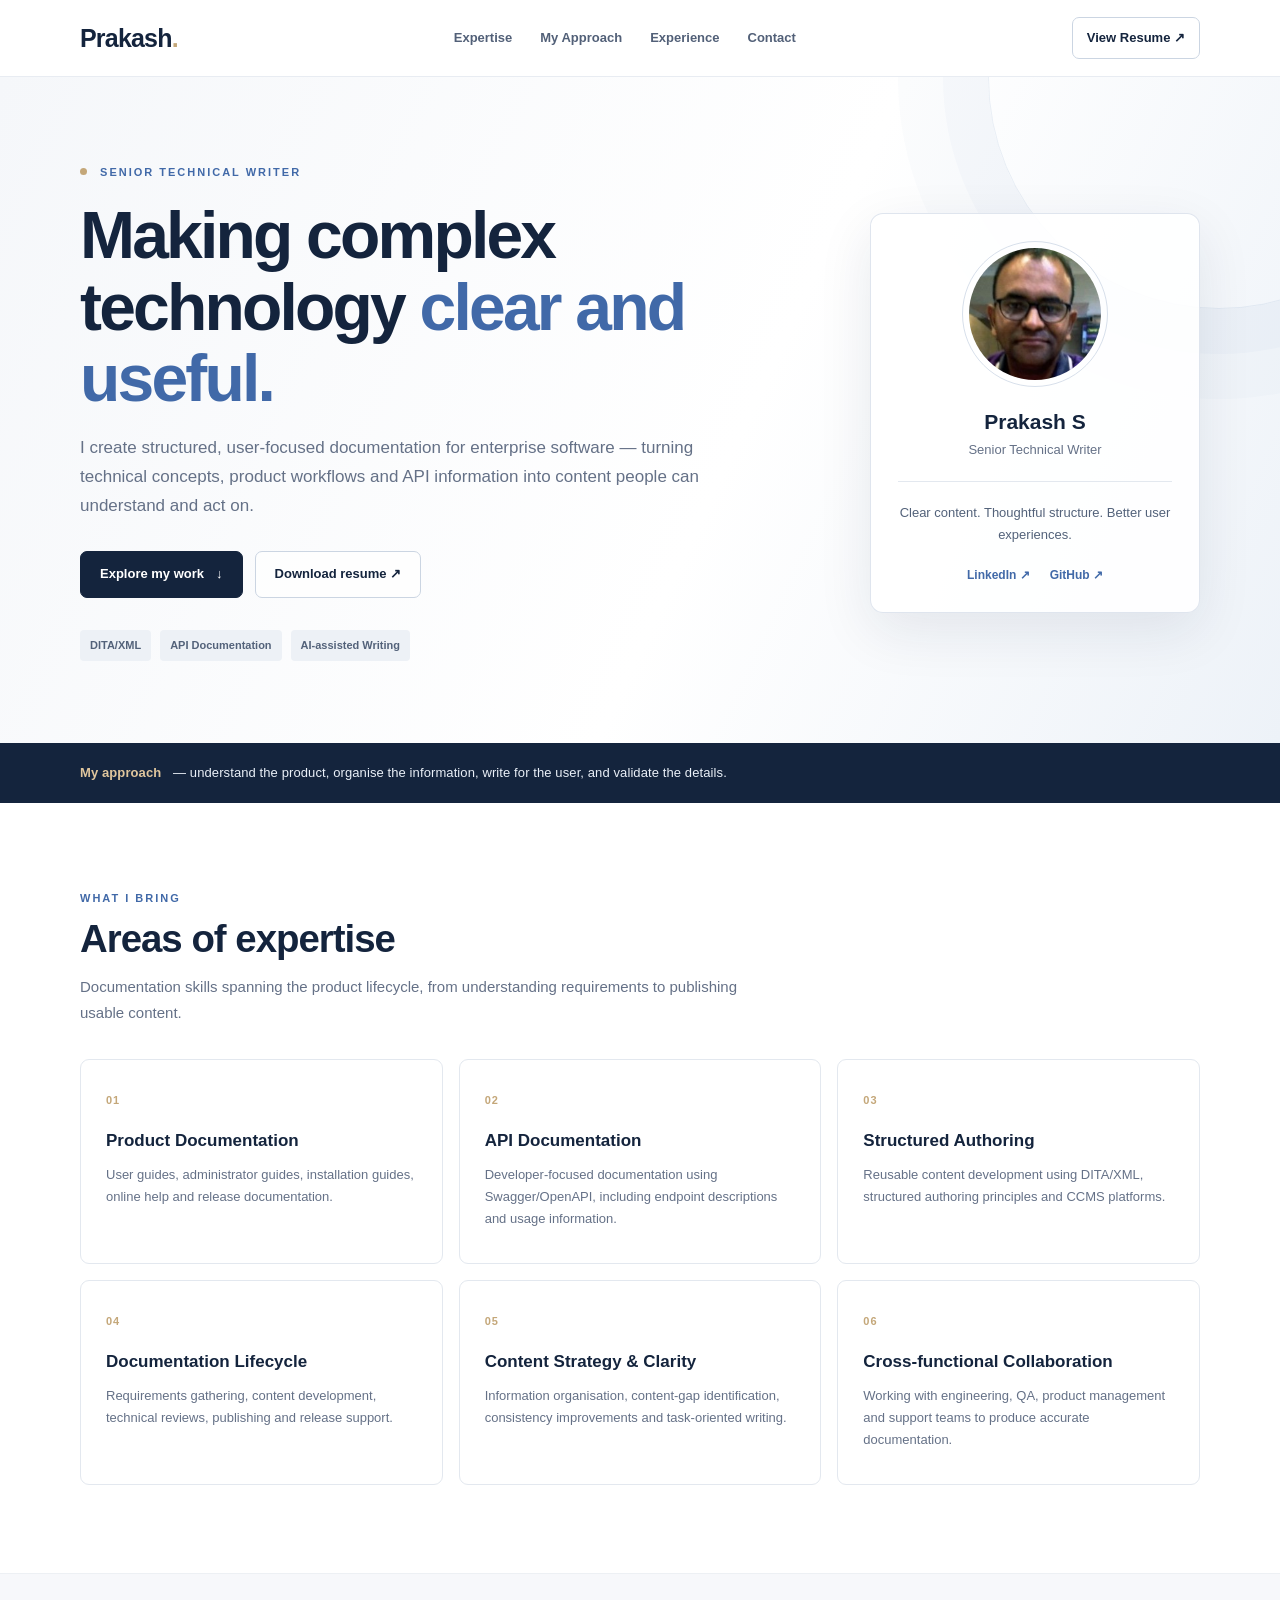
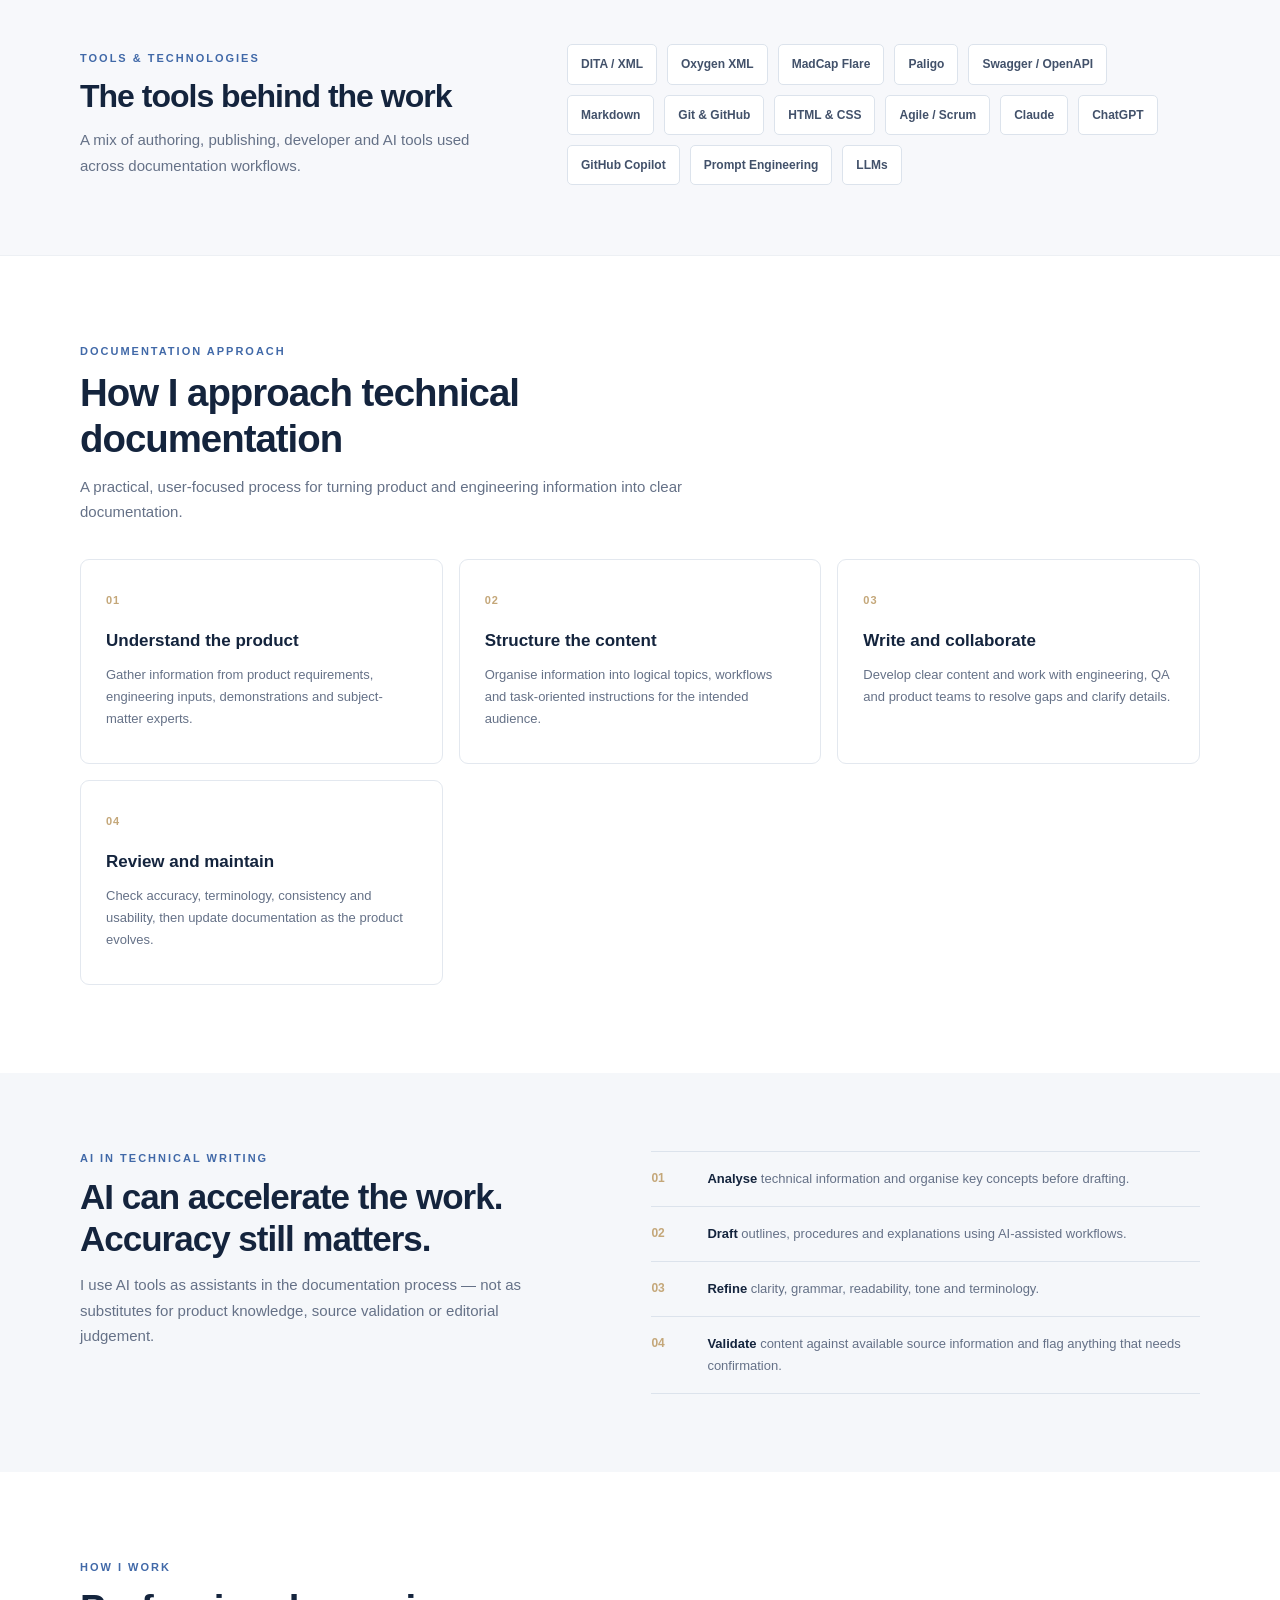
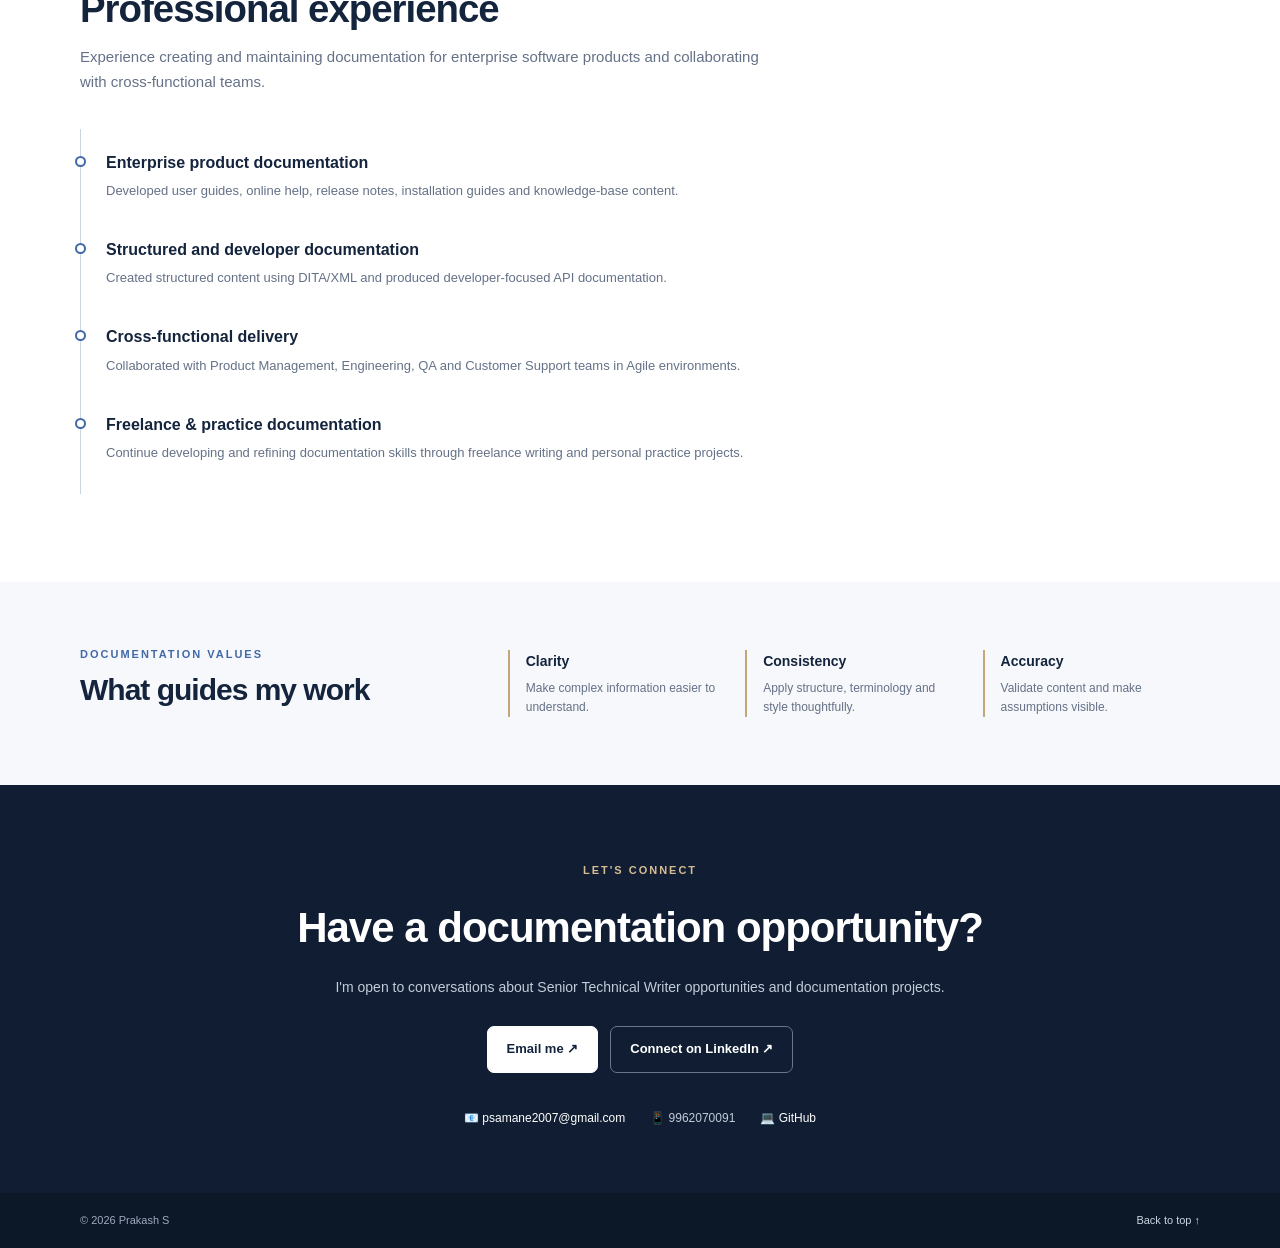
==== commit 97a033b6: "Add files via upload" ====
--- a/index.html
+++ b/index.html
@@ -13,11 +13,11 @@
             <a class="brand" href="#home">Prakash<span>.</span></a>
             <div class="nav-links">
                 <a href="#expertise">Expertise</a>
-                <a href="#work">Selected Work</a>
+                <a href="#approach">My Approach</a>
                 <a href="#experience">Experience</a>
                 <a href="#contact">Contact</a>
             </div>
-            <a class="nav-resume" href="Prakash_Murthy_Technical_Writer_Resume.pdf" target="_blank" rel="noopener noreferrer">View Resume ↗</a>
+            <a class="nav-resume" href="Prakash%20-Technical-Writer-Resume.pdf" target="_blank" rel="noopener noreferrer">View Resume ↗</a>
         </nav>
     </header>
 
@@ -34,7 +34,7 @@
                     </p>
                     <div class="hero-actions">
                         <a class="button button-primary" href="#work">Explore my work <span>↓</span></a>
-                        <a class="button button-secondary" href="Prakash_Murthy_Technical_Writer_Resume.pdf" target="_blank" rel="noopener noreferrer">Download resume ↗</a>
+                        <a class="button button-secondary" href="Prakash%20-Technical-Writer-Resume.pdf" target="_blank" rel="noopener noreferrer">Download resume ↗</a>
                     </div>
                     <div class="hero-meta">
                         <span>DITA/XML</span><span>API Documentation</span><span>AI-assisted Writing</span>
@@ -119,48 +119,34 @@
             </div>
         </section>
 
-        <section class="section container" id="work">
+        <section class="section container" id="approach">
             <div class="section-heading">
-                <p class="eyebrow">SELECTED WORK</p>
-                <h2>Documentation projects</h2>
-                <p>A sample project demonstrating my approach to organising feature information and developing user-focused documentation.</p>
-            </div>
-            <article class="featured-project">
-                <div class="project-topline">
-                    <span class="project-label">PERSONAL PRACTICE PROJECT</span>
-                    <span class="project-index">01 / SAMPLE</span>
-                </div>
-                <div class="project-content">
-                    <div>
-                        <h3>AI-Assisted User Guide Development</h3>
-                        <p class="project-summary">
-                            Drafted a sample end-user guide for a time-off management feature,
-                            covering employee and manager workflows. The project demonstrates
-                            an AI-assisted documentation process with human review for clarity,
-                            consistency and technical accuracy.
-                        </p>
-                        <h4>Project focus</h4>
-                        <ul class="project-points">
-                            <li>Review feature information and identify unclear requirements or missing details.</li>
-                            <li>Organise content into logical, task-oriented user instructions.</li>
-                            <li>Review the draft against available source information and flag details requiring verification.</li>
-                            <li>Refine instructions for readability, consistency and usability.</li>
-                        </ul>
-                        <div class="project-tags">
-                            <span>User guide writing</span><span>Claude</span><span>Content review</span><span>Validation</span>
-                        </div>
-                        <a class="text-link" href="time-off-user-guide.html" target="_blank" rel="noopener noreferrer">
-                            Read the sample user guide <span>↗</span>
-                        </a>
-                    </div>
-                    <div class="project-aside">
-                        <div class="document-mark">DOC<span>↗</span></div>
-                        <p class="aside-caption">SAMPLE DOCUMENTATION</p>
-                        <p class="aside-title">Time-Off Request</p>
-                        <p class="aside-description">Employee and manager workflows</p>
-                    </div>
-                </div>
-            </article>
+                <p class="eyebrow">DOCUMENTATION APPROACH</p>
+                <h2>How I approach technical documentation</h2>
+                <p>A practical, user-focused process for turning product and engineering information into clear documentation.</p>
+            </div>
+            <div class="expertise-grid approach-grid">
+                <article class="expertise-card">
+                    <span class="card-number">01</span>
+                    <h3>Understand the product</h3>
+                    <p>Gather information from product requirements, engineering inputs, demonstrations and subject-matter experts.</p>
+                </article>
+                <article class="expertise-card">
+                    <span class="card-number">02</span>
+                    <h3>Structure the content</h3>
+                    <p>Organise information into logical topics, workflows and task-oriented instructions for the intended audience.</p>
+                </article>
+                <article class="expertise-card">
+                    <span class="card-number">03</span>
+                    <h3>Write and collaborate</h3>
+                    <p>Develop clear content and work with engineering, QA and product teams to resolve gaps and clarify details.</p>
+                </article>
+                <article class="expertise-card">
+                    <span class="card-number">04</span>
+                    <h3>Review and maintain</h3>
+                    <p>Check accuracy, terminology, consistency and usability, then update documentation as the product evolves.</p>
+                </article>
+            </div>
         </section>
 
         <section class="ai-section">
--- a/style.css
+++ b/style.css
@@ -0,0 +1,202 @@
+/* Prakash S — Premium hybrid portfolio */
+:root {
+    --ink: #17243a;
+    --muted: #657187;
+    --navy: #14243d;
+    --navy-deep: #101d32;
+    --blue: #4169a8;
+    --blue-light: #eaf0f8;
+    --paper: #f7f8fb;
+    --white: #ffffff;
+    --line: #e3e8ef;
+    --accent: #c4a779;
+    --shadow: 0 18px 55px rgba(19, 37, 63, 0.09);
+}
+
+* { margin: 0; padding: 0; box-sizing: border-box; }
+html { scroll-behavior: smooth; scroll-padding-top: 90px; }
+body {
+    background: var(--white);
+    color: var(--ink);
+    font-family: "Segoe UI", Arial, sans-serif;
+    line-height: 1.7;
+    -webkit-font-smoothing: antialiased;
+}
+a { color: inherit; }
+.container { width: min(1120px, calc(100% - 48px)); margin: 0 auto; }
+
+.site-header {
+    position: sticky;
+    top: 0;
+    z-index: 20;
+    background: rgba(255,255,255,.94);
+    backdrop-filter: blur(12px);
+    border-bottom: 1px solid rgba(227,232,239,.8);
+}
+.nav { min-height: 76px; display: flex; align-items: center; justify-content: space-between; gap: 24px; }
+.brand { color: var(--navy); font-size: 25px; font-weight: 800; letter-spacing: -.8px; text-decoration: none; }
+.brand span { color: var(--accent); }
+.nav-links { display: flex; align-items: center; gap: 28px; }
+.nav-links a, .nav-resume { color: #526078; font-size: 13px; font-weight: 650; text-decoration: none; }
+.nav-links a:hover, .nav-resume:hover { color: var(--blue); }
+.nav-resume { border: 1px solid #cbd5e2; border-radius: 7px; padding: 9px 14px; color: var(--navy); }
+
+.hero-section {
+    position: relative;
+    overflow: hidden;
+    background: linear-gradient(115deg, #f5f7fa 0%, #fff 57%, #edf2f8 100%);
+    padding: 88px 0 82px;
+}
+.hero-section::after {
+    content: "";
+    position: absolute;
+    width: 460px; height: 460px;
+    border: 1px solid rgba(65,105,168,.10);
+    border-radius: 50%;
+    right: -170px; top: -230px;
+    box-shadow: 0 0 0 45px rgba(65,105,168,.025), 0 0 0 90px rgba(65,105,168,.02);
+}
+.hero-grid { position: relative; z-index: 1; display: grid; grid-template-columns: minmax(0, 1.55fr) minmax(260px, .75fr); gap: 90px; align-items: center; }
+.eyebrow { color: var(--blue); font-size: 11px; font-weight: 800; letter-spacing: 2px; line-height: 1.4; }
+.eyebrow-dot { display: inline-block; width: 7px; height: 7px; margin: 0 8px 1px 0; border-radius: 50%; background: var(--accent); }
+.hero-copy h1 { max-width: 720px; margin: 20px 0 20px; color: var(--navy); font-size: clamp(42px, 5.4vw, 66px); line-height: 1.08; letter-spacing: -2.8px; font-weight: 750; }
+.hero-copy h1 span { color: var(--blue); }
+.hero-intro { max-width: 650px; color: var(--muted); font-size: 17px; }
+.hero-actions { display: flex; flex-wrap: wrap; gap: 12px; margin-top: 30px; }
+.button { display: inline-flex; align-items: center; justify-content: center; gap: 12px; min-height: 47px; padding: 11px 19px; border-radius: 7px; font-size: 13px; font-weight: 700; text-decoration: none; transition: .2s ease; }
+.button-primary { background: var(--navy); color: var(--white); border: 1px solid var(--navy); }
+.button-primary:hover { background: var(--blue); border-color: var(--blue); transform: translateY(-2px); }
+.button-secondary { color: var(--navy); border: 1px solid #cbd5e2; background: rgba(255,255,255,.7); }
+.button-secondary:hover { border-color: var(--blue); color: var(--blue); }
+.hero-meta { display: flex; flex-wrap: wrap; gap: 9px; margin-top: 32px; }
+.hero-meta span, .project-tags span { padding: 6px 10px; color: #53627a; background: #edf1f6; border-radius: 4px; font-size: 11px; font-weight: 650; }
+
+.profile-card { max-width: 330px; justify-self: end; width: 100%; padding: 27px; border: 1px solid rgba(220,227,237,.9); border-radius: 13px; background: rgba(255,255,255,.88); box-shadow: var(--shadow); text-align: center; }
+.profile-frame { width: 146px; height: 146px; margin: 0 auto 17px; padding: 6px; border: 1px solid #d8e0eb; border-radius: 50%; }
+.profile-pic { display: block; width: 100%; height: 100%; border-radius: 50%; object-fit: cover; }
+.profile-name { color: var(--navy); font-size: 21px; font-weight: 750; }
+.profile-role { color: var(--muted); font-size: 13px; }
+.profile-divider { height: 1px; margin: 20px 0; background: var(--line); }
+.profile-note { color: #53627a; font-size: 13px; }
+.profile-links { display: flex; justify-content: center; gap: 20px; margin-top: 18px; }
+.profile-links a { color: var(--blue); font-size: 12px; font-weight: 700; text-decoration: none; }
+
+.intro-strip { background: var(--navy); color: #eaf0f8; }
+.intro-strip-inner { padding: 19px 0; }
+.intro-strip p { font-size: 13px; letter-spacing: .1px; }
+.intro-strip strong { color: #e0c69d; margin-right: 8px; }
+
+.section { padding-top: 88px; padding-bottom: 88px; }
+.section-heading { max-width: 680px; margin-bottom: 34px; }
+.section-heading h2, .tools-layout h2, .ai-grid h2, .achievement-inner h2 { margin: 10px 0 12px; color: var(--navy); font-size: clamp(29px, 3vw, 39px); line-height: 1.2; letter-spacing: -1px; }
+.section-heading > p:last-child, .section-lead { color: var(--muted); font-size: 15px; }
+.expertise-grid { display: grid; grid-template-columns: repeat(3, 1fr); gap: 16px; }
+.expertise-card { min-height: 205px; padding: 25px; border: 1px solid var(--line); border-radius: 9px; background: #fff; transition: .2s ease; }
+.expertise-card:hover { transform: translateY(-4px); border-color: #c4d1e2; box-shadow: 0 12px 30px rgba(19,37,63,.07); }
+.card-number { color: var(--accent); font-size: 11px; font-weight: 800; letter-spacing: 1px; }
+.expertise-card h3 { margin: 15px 0 8px; color: var(--navy); font-size: 17px; }
+.expertise-card p { color: var(--muted); font-size: 13px; line-height: 1.7; }
+
+.tools-section { padding: 70px 0; background: var(--paper); border-top: 1px solid #edf0f4; border-bottom: 1px solid #edf0f4; }
+.tools-layout { display: grid; grid-template-columns: .8fr 1.2fr; gap: 65px; align-items: center; }
+.tools-layout h2 { font-size: 32px; }
+.tool-list { display: flex; flex-wrap: wrap; gap: 10px; }
+.tool-list span { padding: 9px 13px; border: 1px solid #dce3ec; border-radius: 5px; background: #fff; color: #42516a; font-size: 12px; font-weight: 650; }
+
+.featured-project { overflow: hidden; border: 1px solid #dce3ec; border-radius: 12px; background: #fff; box-shadow: 0 14px 40px rgba(19,37,63,.06); }
+.project-topline { display: flex; justify-content: space-between; gap: 15px; padding: 15px 25px; background: #f6f8fb; border-bottom: 1px solid var(--line); }
+.project-label, .project-index { color: #68768c; font-size: 10px; font-weight: 800; letter-spacing: 1.4px; }
+.project-content { display: grid; grid-template-columns: 1fr 230px; gap: 45px; padding: 32px; }
+.project-content h3 { color: var(--navy); font-size: 25px; line-height: 1.25; margin-bottom: 12px; }
+.project-summary { color: var(--muted); font-size: 14px; }
+.project-content h4 { margin: 23px 0 8px; color: var(--navy); font-size: 13px; }
+.project-points { padding-left: 19px; color: var(--muted); font-size: 13px; }
+.project-points li { margin: 6px 0; padding-left: 3px; }
+.project-tags { display: flex; flex-wrap: wrap; gap: 7px; margin-top: 19px; }
+.project-tags span { background: var(--blue-light); color: #425d86; }
+.text-link { display: inline-flex; gap: 10px; margin-top: 24px; color: var(--blue); font-size: 13px; font-weight: 750; text-decoration: none; }
+.text-link:hover { color: var(--navy); }
+.project-aside { align-self: center; min-height: 230px; display: flex; flex-direction: column; align-items: center; justify-content: center; padding: 22px; border-radius: 8px; background: linear-gradient(145deg, #edf2f8, #f8f9fb); text-align: center; }
+.document-mark { display: flex; align-items: flex-start; justify-content: center; width: 75px; height: 91px; padding-top: 22px; border: 1px solid #c5d1e0; border-radius: 5px; background: #fff; color: var(--blue); font-size: 22px; font-weight: 800; box-shadow: 7px 7px 0 #dce5ef; }
+.document-mark span { margin: -8px 0 0 2px; color: var(--accent); font-size: 12px; }
+.aside-caption { margin-top: 25px; color: #78869a; font-size: 9px; font-weight: 800; letter-spacing: 1.4px; }
+.aside-title { color: var(--navy); font-size: 16px; font-weight: 750; }
+.aside-description { color: var(--muted); font-size: 11px; }
+
+.ai-section { padding: 78px 0; background: #f5f7fa; }
+.ai-grid { display: grid; grid-template-columns: .95fr 1.05fr; gap: 75px; align-items: start; }
+.ai-grid h2 { font-size: 35px; }
+.ai-steps { border-top: 1px solid #dce3ec; }
+.ai-steps > div { display: grid; grid-template-columns: 42px 1fr; gap: 14px; padding: 16px 0; border-bottom: 1px solid #dce3ec; }
+.ai-steps span { color: var(--accent); font-size: 12px; font-weight: 800; }
+.ai-steps p { color: var(--muted); font-size: 13px; }
+.ai-steps strong { color: var(--navy); }
+
+.experience-panel { padding: 8px 0 8px 25px; border-left: 1px solid #cbd5e2; }
+.experience-item { position: relative; display: flex; gap: 22px; padding: 12px 0 22px; }
+.experience-marker { position: absolute; left: -31px; top: 19px; width: 11px; height: 11px; border: 2px solid var(--blue); border-radius: 50%; background: #fff; }
+.experience-item h3 { color: var(--navy); font-size: 16px; margin-bottom: 4px; }
+.experience-item p { color: var(--muted); font-size: 13px; }
+
+.achievement-section { padding: 65px 0; background: #f7f8fb; }
+.achievement-inner { display: grid; grid-template-columns: .7fr 1.3fr; gap: 55px; align-items: center; }
+.achievement-inner h2 { font-size: 30px; }
+.value-grid { display: grid; grid-template-columns: repeat(3, 1fr); gap: 20px; }
+.value-grid div { padding-left: 16px; border-left: 2px solid var(--accent); }
+.value-grid strong { display: block; color: var(--navy); font-size: 14px; }
+.value-grid span { display: block; margin-top: 5px; color: var(--muted); font-size: 12px; line-height: 1.6; }
+
+.contact-section { padding: 78px 0 65px; background: var(--navy-deep); color: #fff; text-align: center; }
+.contact-section .eyebrow { color: #d7bd94; }
+.contact-inner h2 { margin: 13px 0; font-size: clamp(29px, 4vw, 42px); letter-spacing: -1px; }
+.contact-inner > p:not(.eyebrow) { color: #c2ccda; font-size: 14px; }
+.contact-actions { display: flex; justify-content: center; flex-wrap: wrap; gap: 12px; margin-top: 26px; }
+.button-light { background: #fff; color: var(--navy); border: 1px solid #fff; }
+.button-light:hover { background: #e9eef5; }
+.button-outline-light { color: #fff; border: 1px solid #68778e; }
+.button-outline-light:hover { border-color: #fff; }
+.contact-details { display: flex; justify-content: center; flex-wrap: wrap; gap: 25px; margin-top: 35px; color: #c2ccda; font-size: 12px; }
+.contact-details a { color: #fff; text-decoration: none; }
+.contact-details a:hover { text-decoration: underline; }
+.site-footer { background: #0c1728; color: #9eabbd; }
+.footer-inner { display: flex; justify-content: space-between; gap: 20px; padding: 18px 0; font-size: 11px; }
+.footer-inner a { color: #cbd5e2; text-decoration: none; }
+
+@media (max-width: 900px) {
+    .hero-grid { gap: 45px; }
+    .expertise-grid { grid-template-columns: repeat(2, 1fr); }
+    .tools-layout, .ai-grid { gap: 38px; }
+    .achievement-inner { grid-template-columns: 1fr; gap: 25px; }
+}
+@media (max-width: 680px) {
+    .container { width: min(100% - 34px, 540px); }
+    .nav { min-height: 66px; flex-wrap: wrap; padding: 12px 0; gap: 12px; }
+    .nav-links { order: 3; width: 100%; justify-content: space-between; gap: 12px; padding: 5px 0 2px; }
+    .nav-links a { font-size: 11px; }
+    .nav-resume { margin-left: auto; font-size: 11px; padding: 7px 10px; }
+    .hero-section { padding: 58px 0 55px; }
+    .hero-grid { grid-template-columns: 1fr; gap: 38px; }
+    .hero-copy h1 { font-size: clamp(39px, 11vw, 54px); letter-spacing: -1.8px; }
+    .hero-intro { font-size: 15px; }
+    .profile-card { justify-self: center; max-width: 310px; }
+    .section { padding-top: 62px; padding-bottom: 62px; }
+    .expertise-grid { grid-template-columns: 1fr; }
+    .expertise-card { min-height: auto; }
+    .tools-section, .ai-section { padding: 55px 0; }
+    .tools-layout, .ai-grid { grid-template-columns: 1fr; gap: 25px; }
+    .project-content { grid-template-columns: 1fr; padding: 23px; gap: 25px; }
+    .project-aside { min-height: 190px; }
+    .project-topline { padding: 13px 17px; }
+    .project-label, .project-index { font-size: 9px; }
+    .value-grid { grid-template-columns: 1fr; gap: 18px; }
+    .contact-section { padding: 60px 0 48px; }
+    .contact-details { flex-direction: column; gap: 9px; }
+}
+@media (max-width: 380px) {
+    .container { width: calc(100% - 28px); }
+    .nav-links { gap: 8px; }
+    .nav-links a { font-size: 10px; }
+    .hero-actions { flex-direction: column; align-items: stretch; }
+    .button { width: 100%; }
+    .project-content h3 { font-size: 22px; }
+}
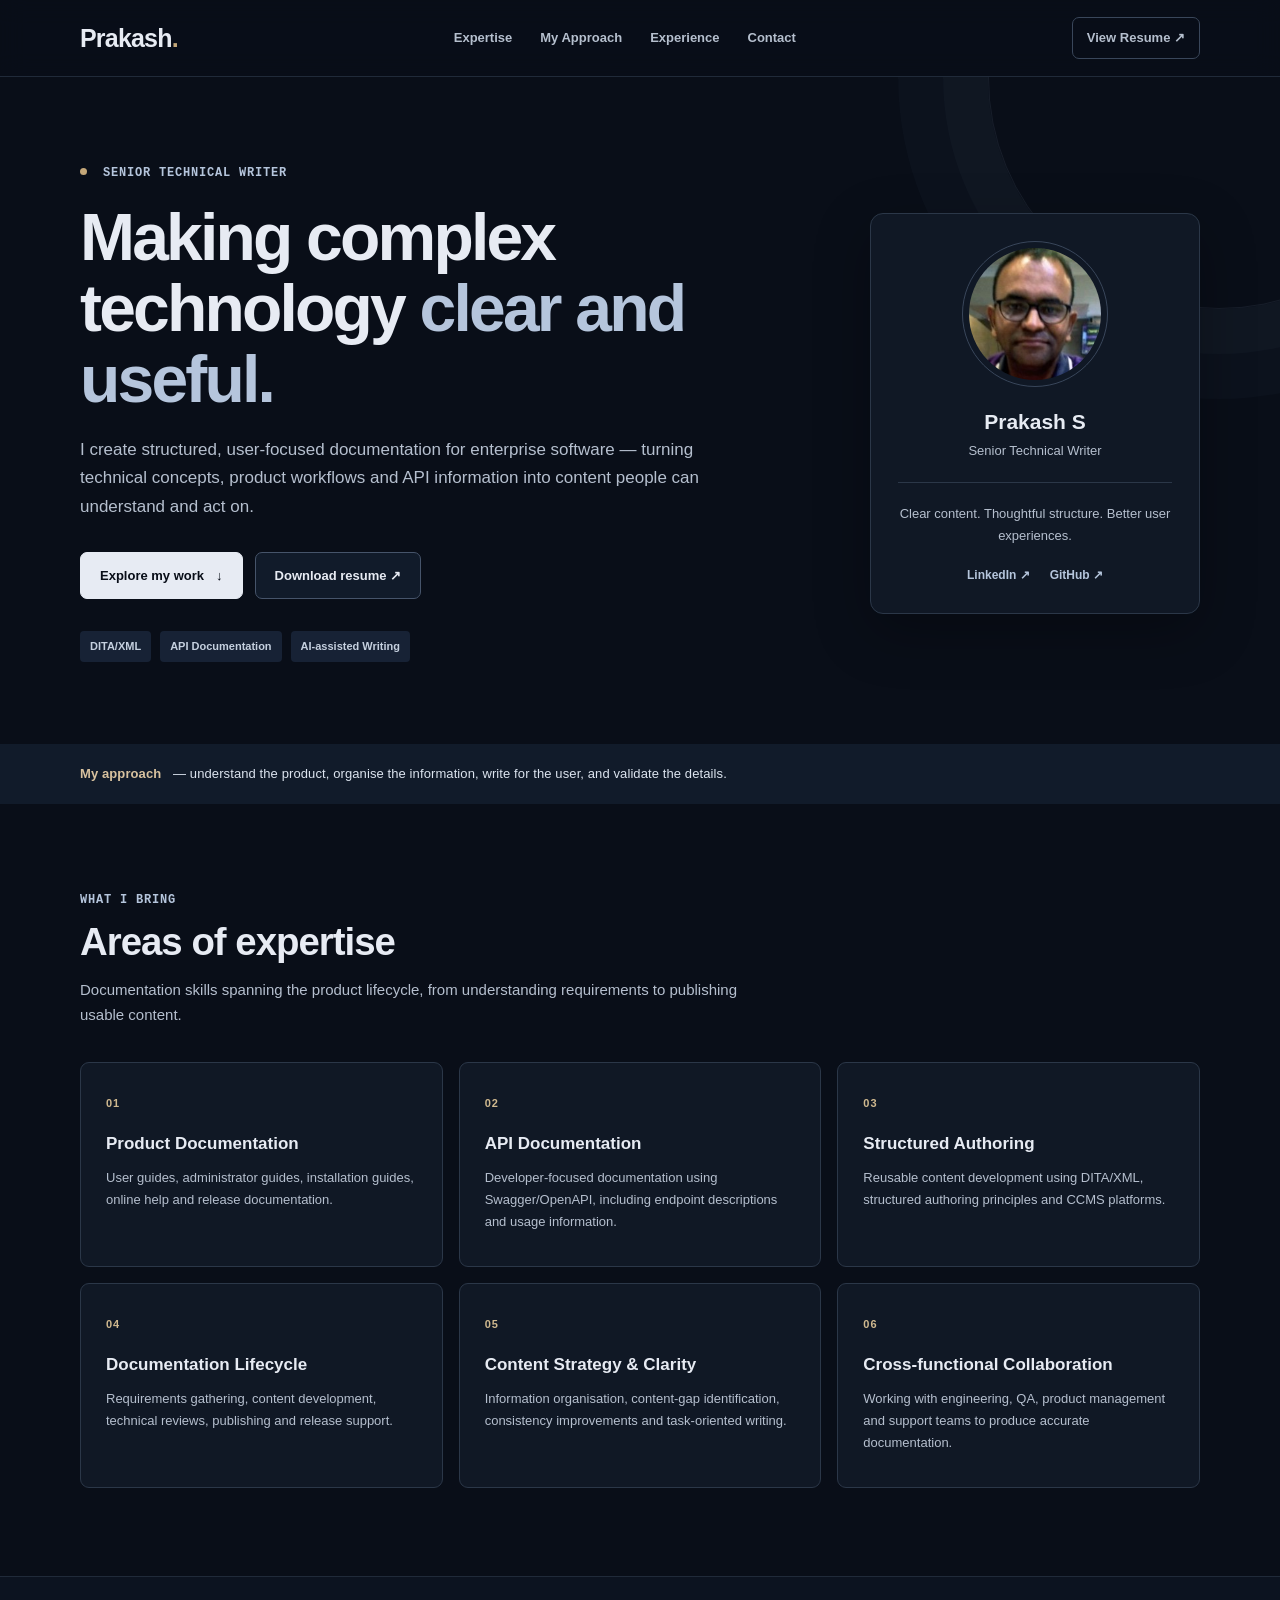
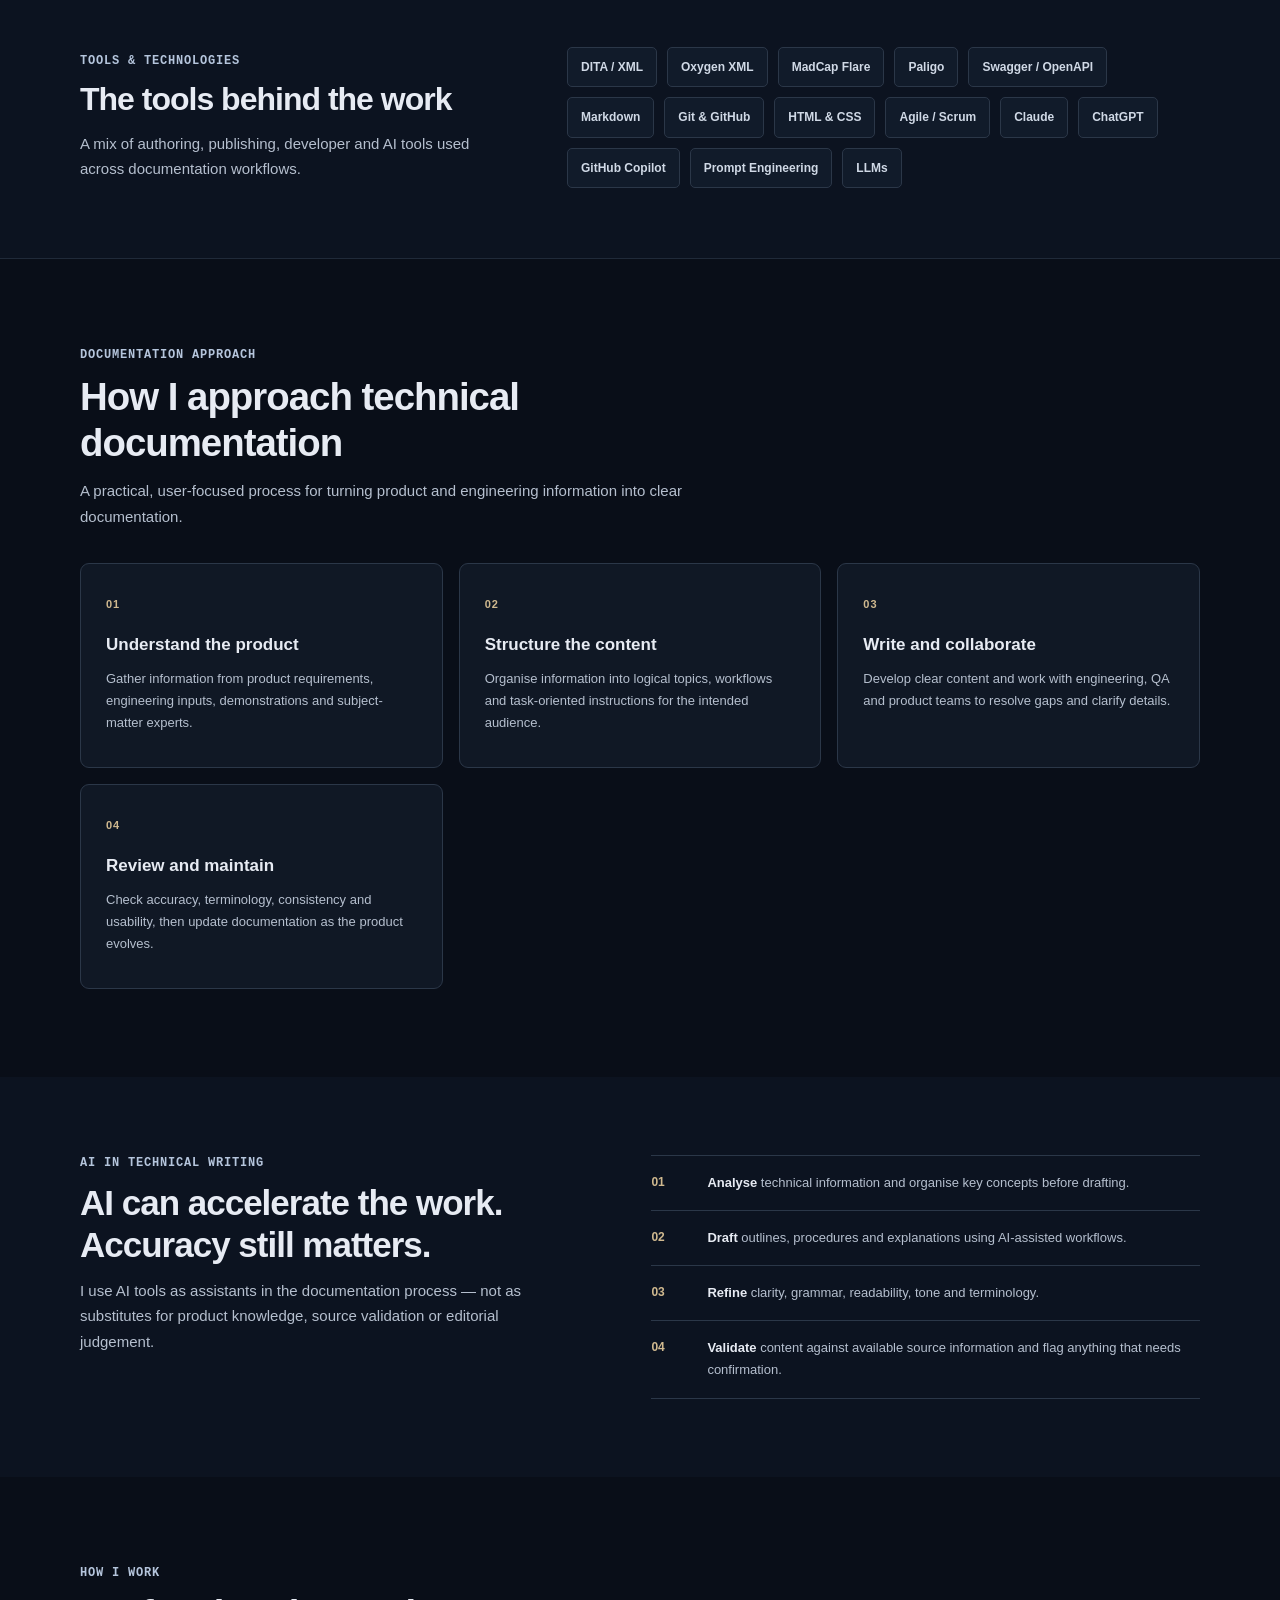
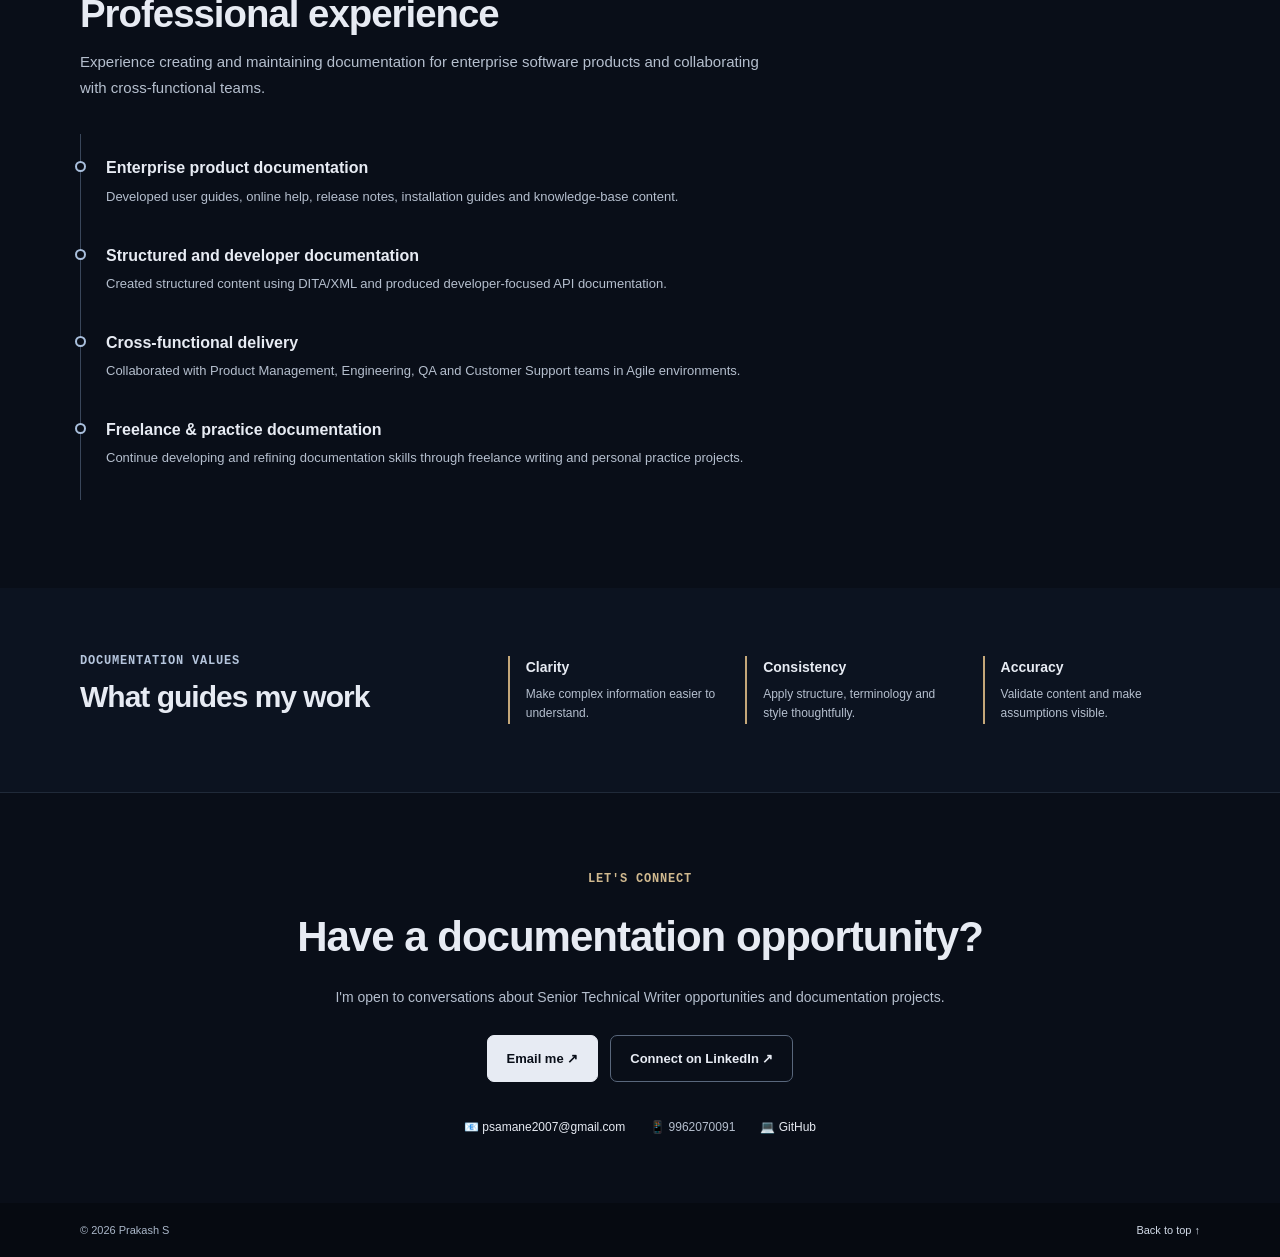
==== commit 669e328a: "Update index.html" ====
--- a/index.html
+++ b/index.html
@@ -17,7 +17,7 @@
                 <a href="#experience">Experience</a>
                 <a href="#contact">Contact</a>
             </div>
-            <a class="nav-resume" href="Prakash%20-Technical-Writer-Resume.pdf" target="_blank" rel="noopener noreferrer">View Resume ↗</a>
+            <a class="nav-resume" href="Prakash -Technical-Writer-Resume.pdf" target="_blank" rel="noopener noreferrer">View Resume ↗</a>
         </nav>
     </header>
 
@@ -34,7 +34,7 @@
                     </p>
                     <div class="hero-actions">
                         <a class="button button-primary" href="#work">Explore my work <span>↓</span></a>
-                        <a class="button button-secondary" href="Prakash%20-Technical-Writer-Resume.pdf" target="_blank" rel="noopener noreferrer">Download resume ↗</a>
+                        <a class="button button-secondary" href="Prakash -Technical-Writer-Resume.pdf" target="_blank" rel="noopener noreferrer">Download resume ↗</a>
                     </div>
                     <div class="hero-meta">
                         <span>DITA/XML</span><span>API Documentation</span><span>AI-assisted Writing</span>
--- a/style.css
+++ b/style.css
@@ -1,7 +1,7 @@
 /* Prakash S — Premium hybrid portfolio */
 :root {
     --ink: #17243a;
-    --muted: #657187;
+    --muted: #344054;
     --navy: #14243d;
     --navy-deep: #101d32;
     --blue: #4169a8;
@@ -87,6 +87,9 @@
 .intro-strip strong { color: #e0c69d; margin-right: 8px; }
 
 .section { padding-top: 88px; padding-bottom: 88px; }
+#expertise { width: 100%; max-width: none; padding-left: max(24px, calc((100% - 1120px) / 2)); padding-right: max(24px, calc((100% - 1120px) / 2)); background: #edf2f7; }
+#expertise .expertise-card { background: #fff; border-color: #d5deea; }
+.approach-grid { grid-template-columns: repeat(4, 1fr); }
 .section-heading { max-width: 680px; margin-bottom: 34px; }
 .section-heading h2, .tools-layout h2, .ai-grid h2, .achievement-inner h2 { margin: 10px 0 12px; color: var(--navy); font-size: clamp(29px, 3vw, 39px); line-height: 1.2; letter-spacing: -1px; }
 .section-heading > p:last-child, .section-lead { color: var(--muted); font-size: 15px; }
@@ -165,6 +168,7 @@
 @media (max-width: 900px) {
     .hero-grid { gap: 45px; }
     .expertise-grid { grid-template-columns: repeat(2, 1fr); }
+    .approach-grid { grid-template-columns: repeat(2, 1fr); }
     .tools-layout, .ai-grid { gap: 38px; }
     .achievement-inner { grid-template-columns: 1fr; gap: 25px; }
 }
@@ -180,7 +184,8 @@
     .hero-intro { font-size: 15px; }
     .profile-card { justify-self: center; max-width: 310px; }
     .section { padding-top: 62px; padding-bottom: 62px; }
-    .expertise-grid { grid-template-columns: 1fr; }
+    .expertise-grid, .approach-grid { grid-template-columns: 1fr; }
+    #expertise { padding-left: 17px; padding-right: 17px; }
     .expertise-card { min-height: auto; }
     .tools-section, .ai-section { padding: 55px 0; }
     .tools-layout, .ai-grid { grid-template-columns: 1fr; gap: 25px; }
@@ -200,3 +205,129 @@
     .button { width: 100%; }
     .project-content h3 { font-size: 22px; }
 }
+
+/* ===== Unified dark theme inspired by the supplied reference ===== */
+:root {
+    --ink: #e7ebf3;
+    --muted: #b5bfce;
+    --navy: #e7ebf3;
+    --navy-deep: #090e18;
+    --blue: #a9bfdc;
+    --blue-light: #182437;
+    --paper: #090e18;
+    --white: #101825;
+    --line: #283344;
+    --accent: #c4a779;
+    --shadow: 0 18px 55px rgba(0, 0, 0, 0.28);
+}
+
+body { background: #090e18; color: #e7ebf3; }
+.site-header {
+    background: rgba(9, 14, 24, .96);
+    border-bottom-color: #202a39;
+}
+.brand, .nav-resume { color: #e7ebf3; }
+.nav-links a, .nav-resume { color: #b5bfce; }
+.nav-links a:hover, .nav-resume:hover { color: #dce7f5; }
+.nav-resume { border-color: #39465a; }
+
+.hero-section { background: #090e18; }
+.hero-section::after {
+    border-color: rgba(169, 191, 220, .09);
+    box-shadow: 0 0 0 45px rgba(169, 191, 220, .025), 0 0 0 90px rgba(169, 191, 220, .018);
+}
+.eyebrow {
+    color: #b5c5dc;
+    font-family: Consolas, "Courier New", monospace;
+    font-size: 12px;
+    letter-spacing: .8px;
+    font-weight: 600;
+}
+.hero-copy h1, .section-heading h2, .tools-layout h2, .ai-grid h2,
+.achievement-inner h2, .contact-inner h2 { color: #e7ebf3; }
+.hero-copy h1 span { color: #b5c5dc; }
+.hero-intro, .section-heading > p:last-child, .section-lead,
+.profile-role, .profile-note, .expertise-card p, .project-summary,
+.project-points, .aside-description, .ai-steps p, .experience-item p,
+.value-grid span { color: #b5bfce; }
+
+.button-primary { background: #e7ebf3; color: #090e18; border-color: #e7ebf3; }
+.button-primary:hover { background: #cbd8e9; border-color: #cbd8e9; color: #090e18; }
+.button-secondary { color: #e7ebf3; border-color: #46546a; background: #111b2a; }
+.button-secondary:hover { color: #fff; border-color: #a9bfdc; }
+.hero-meta span, .project-tags span {
+    color: #c5d0df;
+    background: #172235;
+}
+.profile-card {
+    background: #101825;
+    border-color: #2b3748;
+    box-shadow: var(--shadow);
+}
+.profile-frame { border-color: #39465a; }
+.profile-divider { background: #2b3748; }
+.profile-links a, .text-link { color: #b5c5dc; }
+.profile-links a:hover, .text-link:hover { color: #fff; }
+
+.intro-strip { background: #111b2a; color: #dce4ef; }
+.intro-strip strong { color: #d8c29f; }
+.section { background: #090e18; }
+#expertise { background: #090e18; }
+#expertise .expertise-card, .expertise-card {
+    background: #101825;
+    border-color: #2b3748;
+}
+.expertise-card:hover {
+    border-color: #52647d;
+    box-shadow: 0 12px 30px rgba(0,0,0,.25);
+}
+.expertise-card h3, .project-content h3, .project-content h4,
+.ai-steps strong, .experience-item h3, .value-grid strong { color: #e7ebf3; }
+.card-number { color: #d0b98f; }
+
+.tools-section { background: #0c1320; border-color: #202a39; }
+.tool-list span {
+    background: #111b2a;
+    color: #d0d9e6;
+    border-color: #2b3748;
+}
+.featured-project {
+    background: #101825;
+    border-color: #2b3748;
+    box-shadow: 0 14px 40px rgba(0,0,0,.25);
+}
+.project-topline { background: #151f2e; border-bottom-color: #2b3748; }
+.project-label, .project-index { color: #aab7c9; }
+.project-tags span { background: #1a2a40; color: #c8d7ea; }
+.project-aside { background: #151f2e; }
+.document-mark {
+    background: #e7ebf3;
+    color: #17243a;
+    border-color: #c4cfdd;
+    box-shadow: 7px 7px 0 #26364b;
+}
+.aside-caption { color: #aab7c9; }
+.aside-title { color: #e7ebf3; }
+
+.ai-section { background: #0c1320; }
+.ai-steps, .ai-steps > div { border-color: #2b3748; }
+.ai-steps span { color: #d0b98f; }
+.experience-panel { border-left-color: #39465a; }
+.experience-marker { background: #090e18; border-color: #a9bfdc; }
+.achievement-section { background: #0c1320; }
+.value-grid div { border-left-color: #c4a779; }
+
+.contact-section { background: #090e18; border-top: 1px solid #202a39; }
+.contact-section .eyebrow { color: #d0b98f; }
+.contact-inner > p:not(.eyebrow), .contact-details { color: #b5bfce; }
+.button-light { background: #e7ebf3; color: #090e18; border-color: #e7ebf3; }
+.button-light:hover { background: #cbd8e9; }
+.button-outline-light { color: #e7ebf3; border-color: #59677c; }
+.button-outline-light:hover { border-color: #e7ebf3; }
+.contact-details a { color: #e7ebf3; }
+.site-footer { background: #060a11; color: #aab7c9; }
+.footer-inner a { color: #d2dbe8; }
+
+@media (max-width: 680px) {
+    .site-header { background: rgba(9, 14, 24, .97); }
+}
